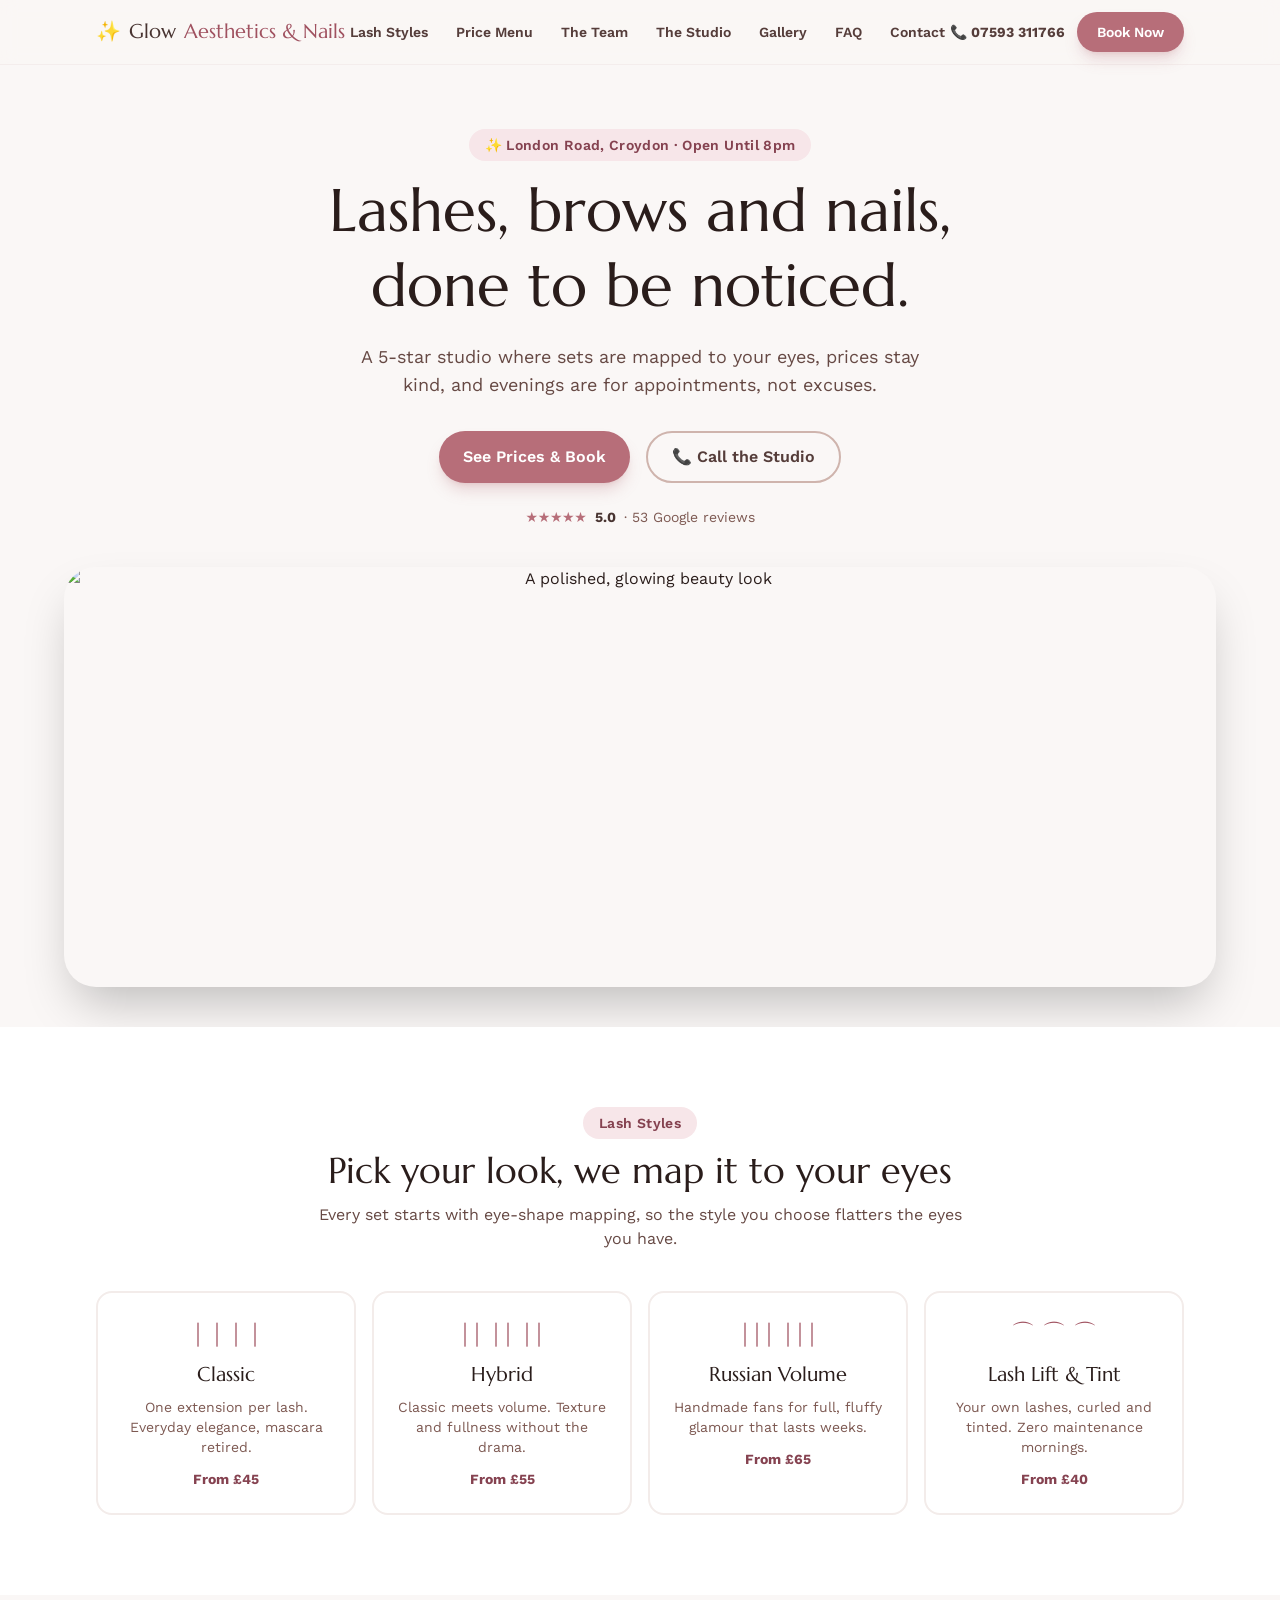
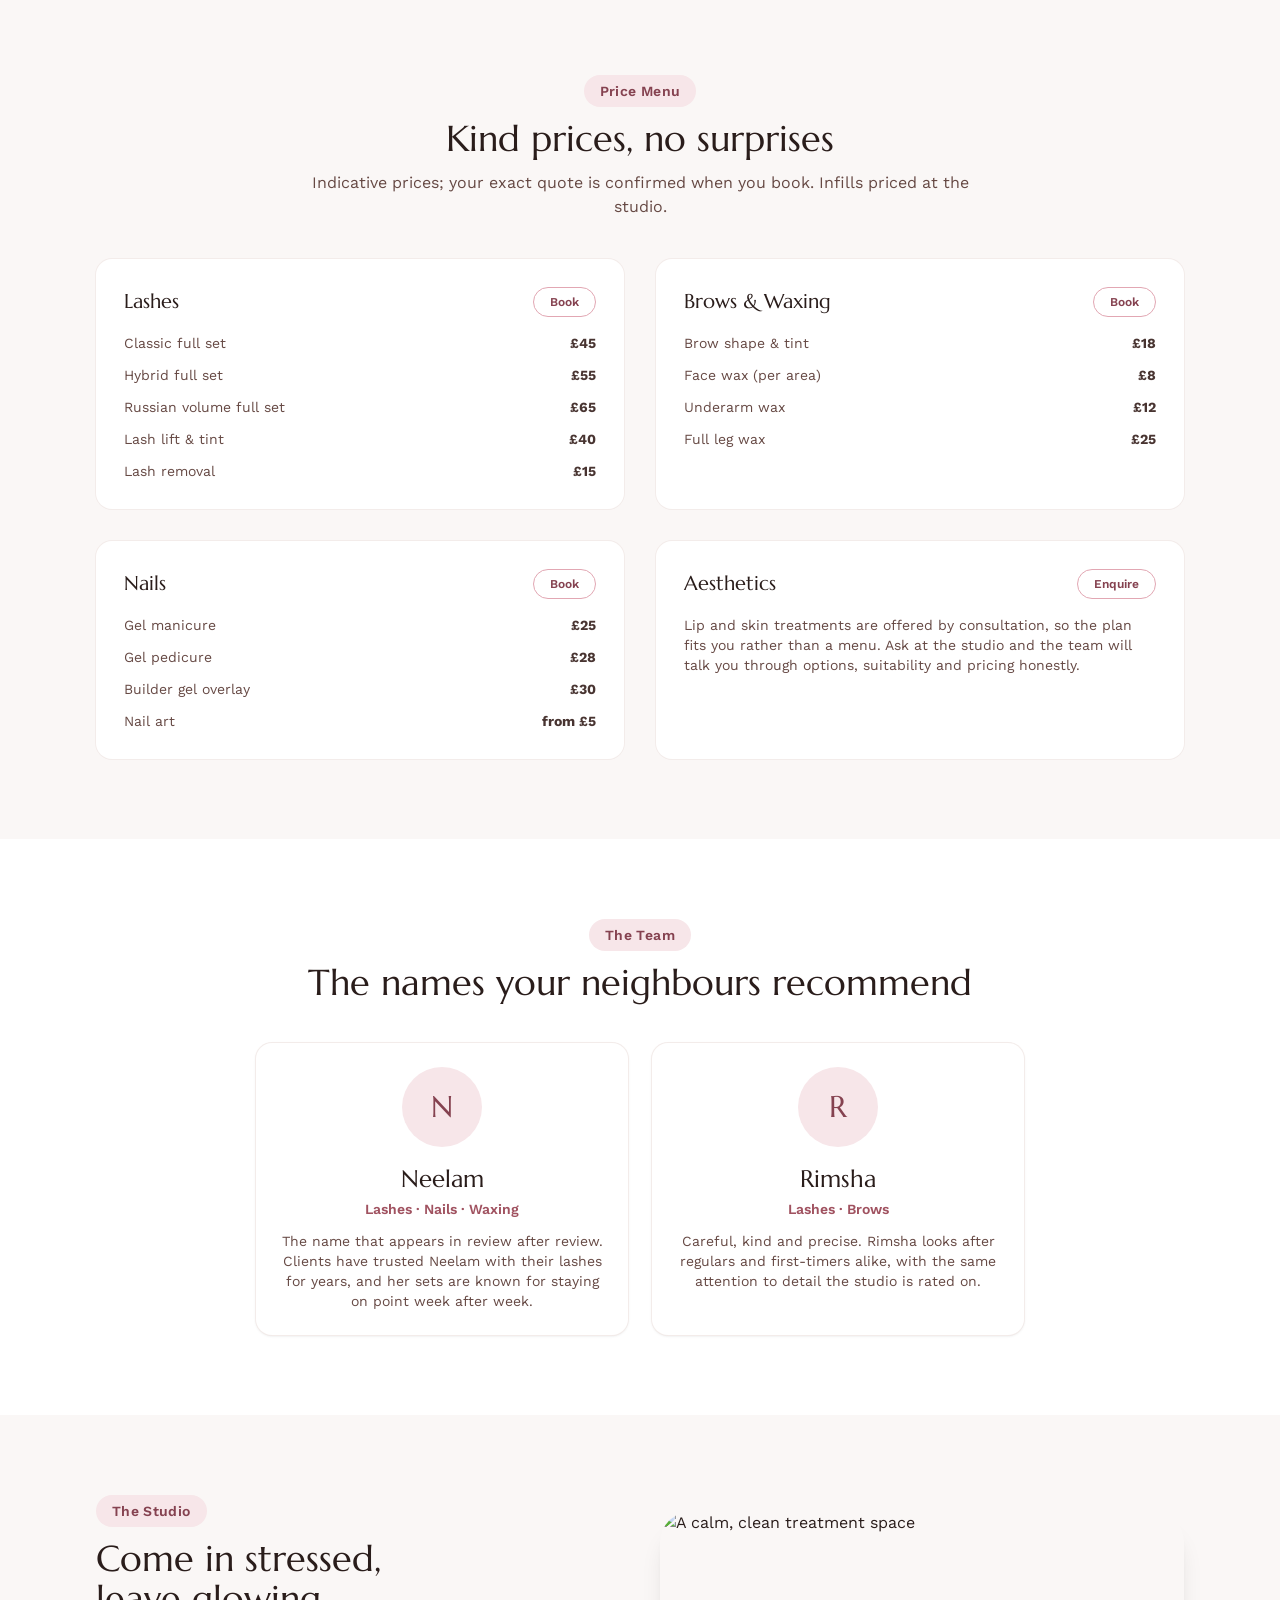
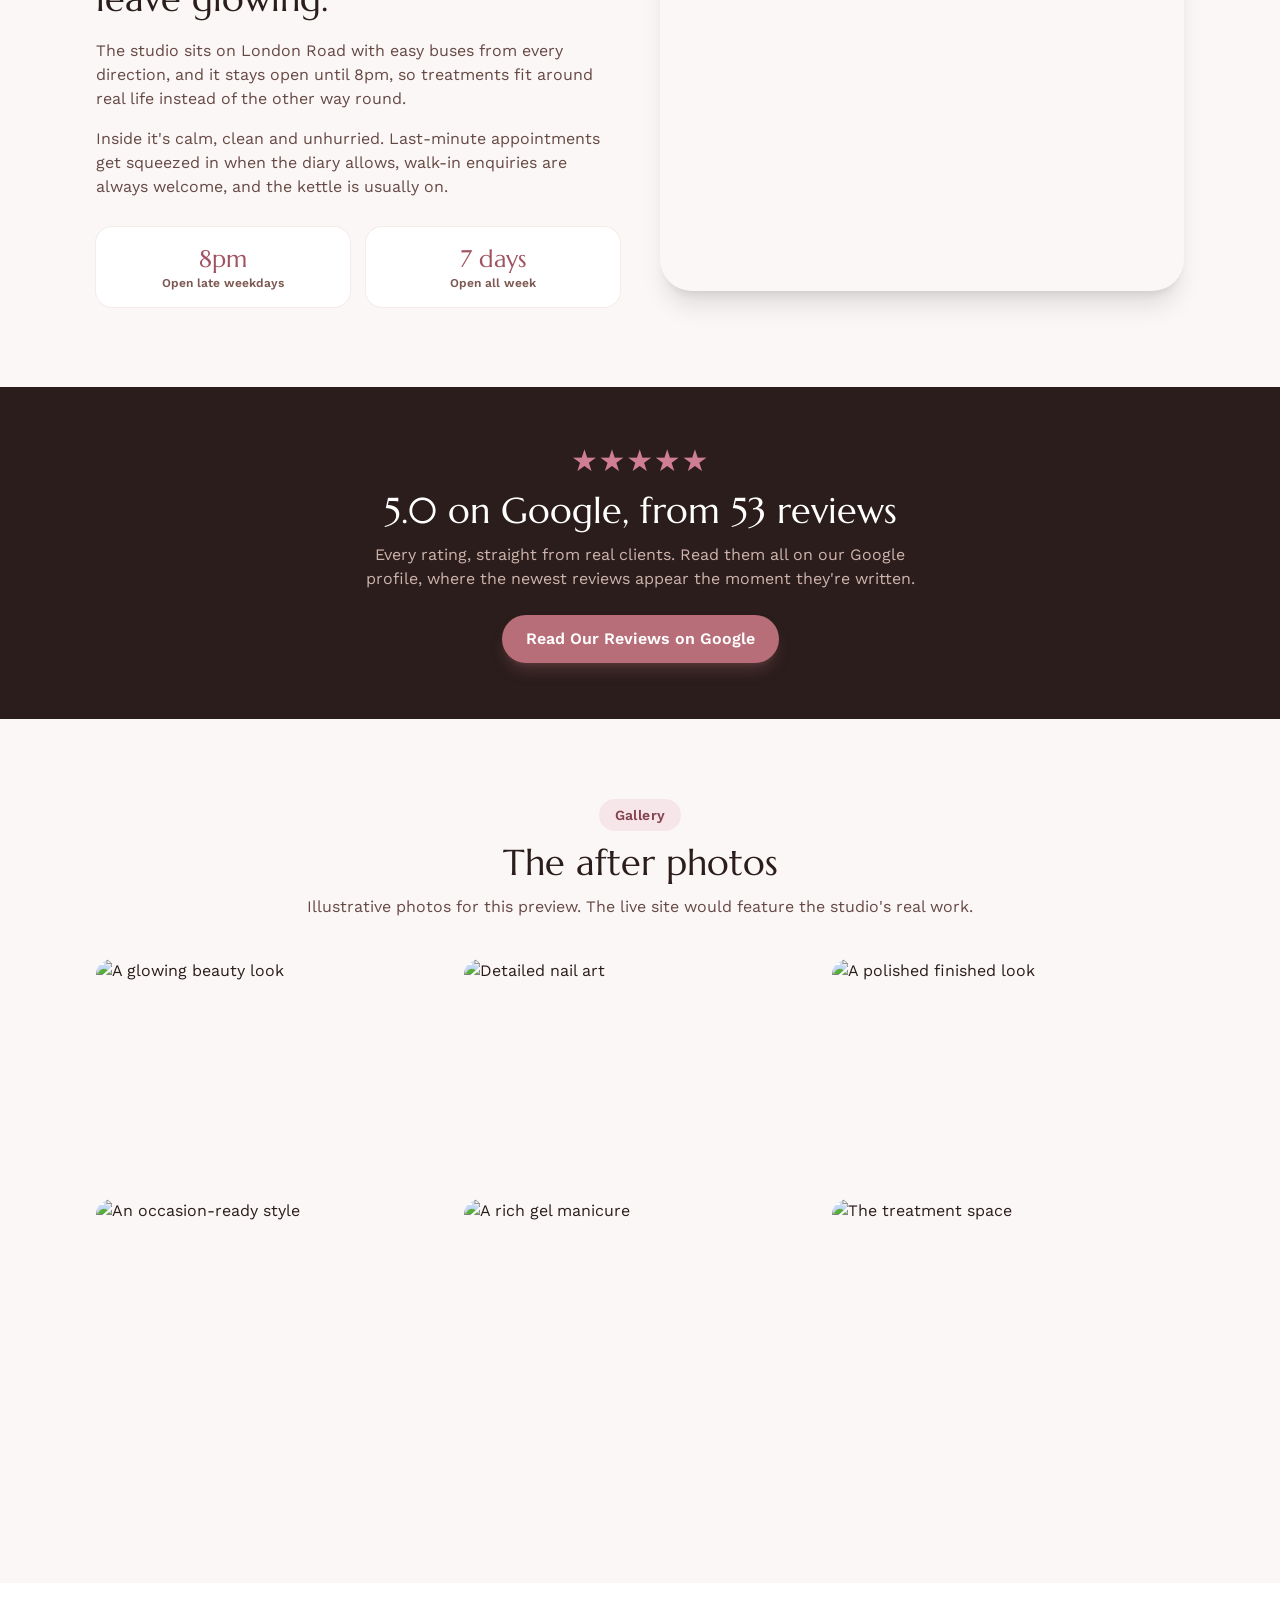
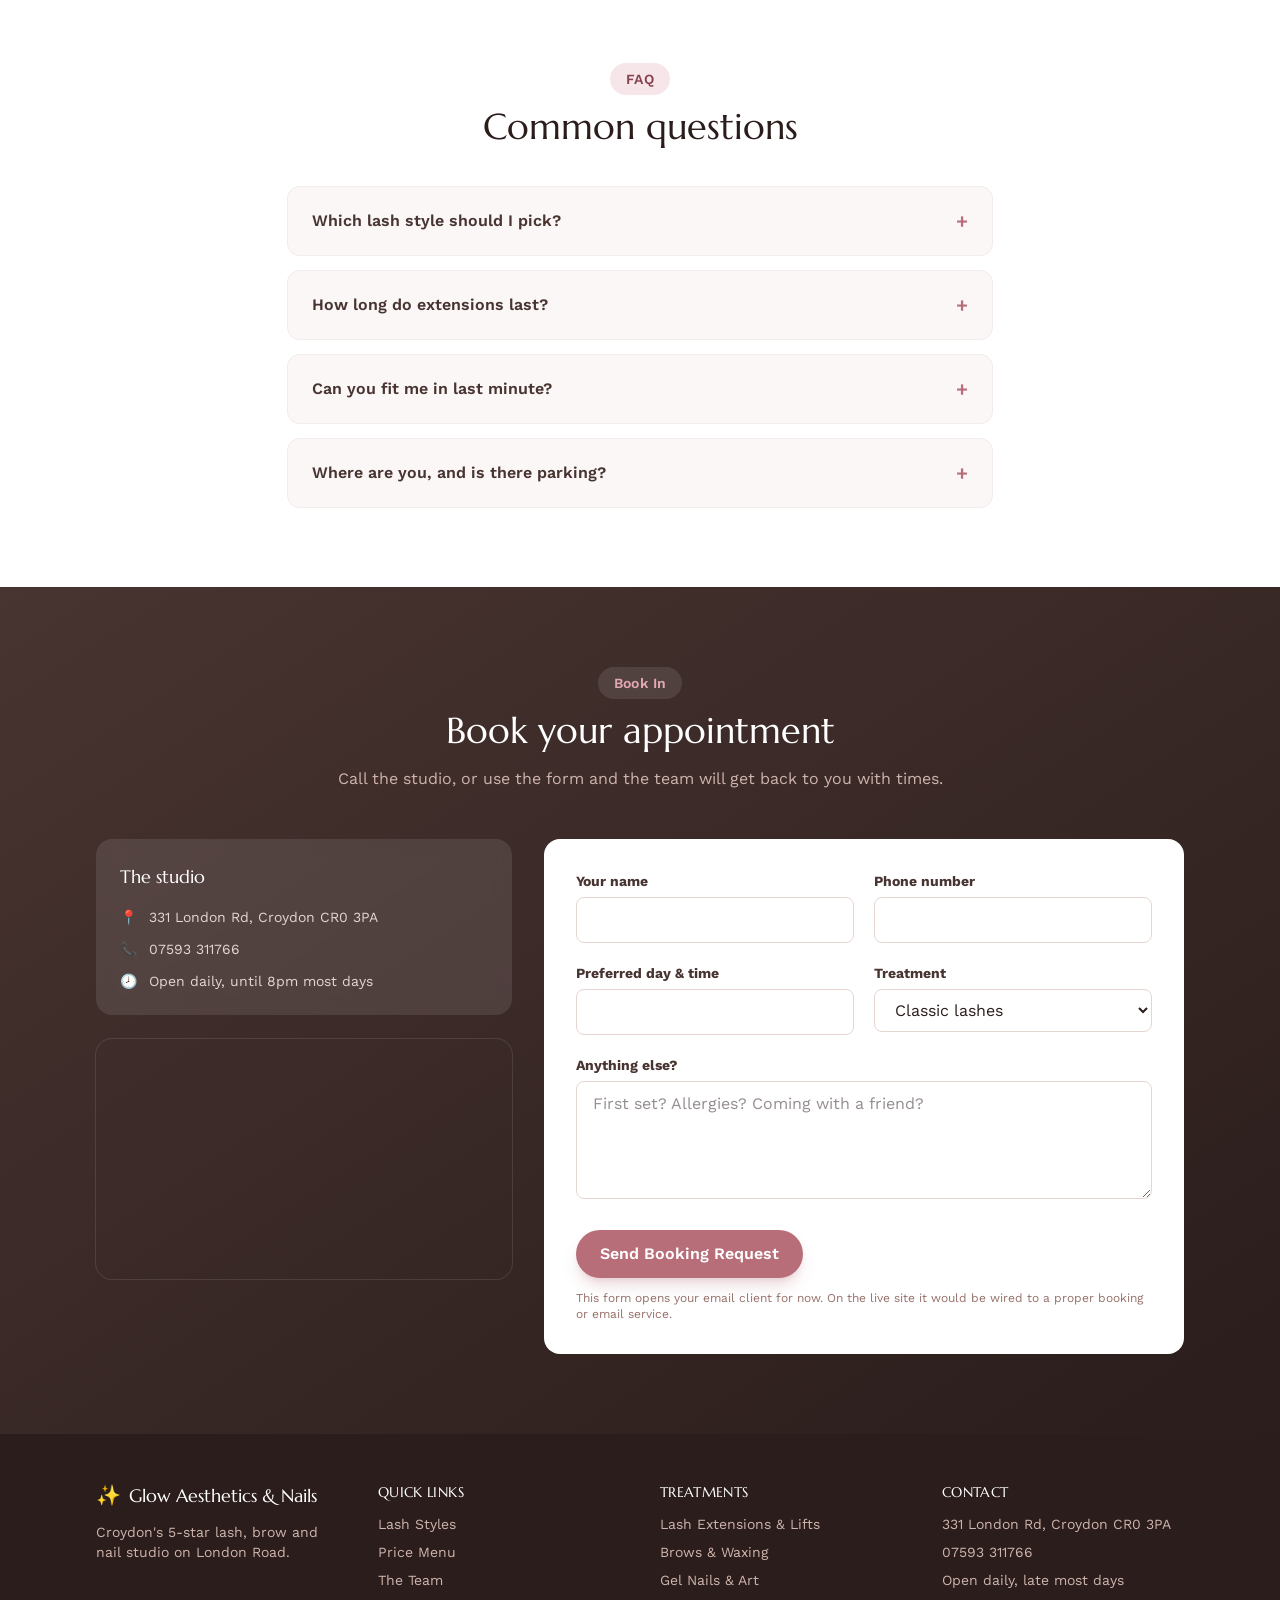
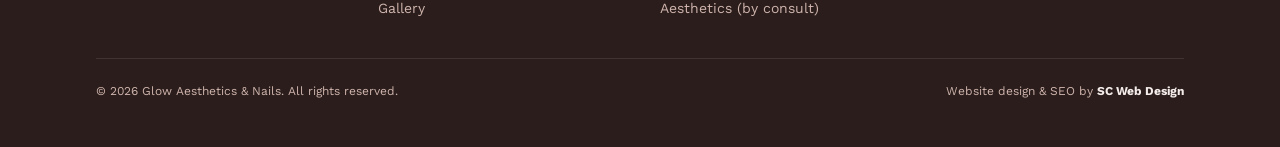
==== index.html @ d41daec5 "Glow Aesthetics & Nails spec site: production and preview" ====
<!DOCTYPE html>
<html lang="en-GB">
<head>
<meta charset="UTF-8">
<meta name="viewport" content="width=device-width, initial-scale=1.0, viewport-fit=cover">
<meta name="theme-color" content="#faf7f6">
<title>Glow Aesthetics & Nails | Lashes, Brows & Nails in Croydon | 5★</title>
<meta name="description" content="Glow Aesthetics & Nails is Croydon's 5-star lash and beauty studio on London Road. Lash extensions, lifts, brows, waxing and nails by Neelam and the team. Open until 8pm. Call 07593 311766.">
<link rel="canonical" href="https://www.glowaestheticscroydon.co.uk/">

<meta property="og:type" content="business.business">
<meta property="og:title" content="Glow Aesthetics & Nails | Lashes, Brows & Nails in Croydon">
<meta property="og:description" content="Croydon's 5-star lash and beauty studio. Lash extensions, lifts, brows, waxing and nails. Open until 8pm.">
<meta property="og:image" content="https://images.unsplash.com/photo-1487412947147-5cebf100ffc2?fm=jpg&q=80&w=1200&auto=format&fit=crop">
<meta property="og:url" content="https://www.glowaestheticscroydon.co.uk/">
<meta property="og:locale" content="en_GB">
<meta property="og:site_name" content="Glow Aesthetics & Nails">
<meta name="twitter:card" content="summary_large_image">

<meta name="robots" content="index, follow">
<meta name="geo.placename" content="Croydon">

<link rel="icon" href="data:image/svg+xml,%3Csvg xmlns='http://www.w3.org/2000/svg' viewBox='0 0 100 100'%3E%3Ctext y='.9em' font-size='90'%3E%E2%9C%A8%3C/text%3E%3C/svg%3E">

<link rel="preconnect" href="https://fonts.googleapis.com">
<link rel="preconnect" href="https://fonts.gstatic.com" crossorigin>
<link href="https://fonts.googleapis.com/css2?family=Marcellus&family=Work+Sans:wght@400;500;600;700&display=swap" rel="stylesheet">

<link rel="stylesheet" href="css/style.css">

<script type="application/ld+json">
{
  "@context": "https://schema.org",
  "@type": "BeautySalon",
  "name": "Glow Aesthetics & Nails",
  "description": "Lash, brow, waxing and nail studio on London Road, Croydon.",
  "image": "https://images.unsplash.com/photo-1487412947147-5cebf100ffc2?fm=jpg&q=80&w=1200&auto=format&fit=crop",
  "@id": "https://www.glowaestheticscroydon.co.uk/",
  "url": "https://www.glowaestheticscroydon.co.uk/",
  "telephone": "+447593311766",
  "priceRange": "££",
  "address": {
    "@type": "PostalAddress",
    "streetAddress": "331 London Rd",
    "addressLocality": "Croydon",
    "addressRegion": "Greater London",
    "postalCode": "CR0 3PA",
    "addressCountry": "GB"
  },
  "aggregateRating": {
    "@type": "AggregateRating",
    "ratingValue": "5.0",
    "reviewCount": "53"
  }
}
</script>
</head>
<body class="bg-brand-50 text-brand-950 antialiased">

<a href="#main" class="sr-only focus:not-sr-only focus:absolute focus:z-50 focus:m-3 focus:rounded-lg focus:bg-white focus:px-4 focus:py-2 focus:text-brand-700 focus:shadow-lg">Skip to content</a>

<header id="site-header" class="sticky top-0 z-40 border-b border-brand-100/80 bg-brand-50/90 backdrop-blur transition-shadow">
  <div class="mx-auto flex max-w-6xl items-center justify-between px-4 py-3 sm:px-6 lg:px-8">
    <a href="#main" class="flex items-center gap-2 font-display text-lg text-brand-900 sm:text-xl">
      <span aria-hidden="true" class="text-xl">✨</span>
      Glow <span class="text-accent-600">Aesthetics &amp; Nails</span>
    </a>

    <nav aria-label="Primary" class="hidden items-center gap-7 lg:flex">
      <a href="#styles" class="text-sm font-semibold text-brand-800 hover:text-accent-600">Lash Styles</a>
      <a href="#menu" class="text-sm font-semibold text-brand-800 hover:text-accent-600">Price Menu</a>
      <a href="#team" class="text-sm font-semibold text-brand-800 hover:text-accent-600">The Team</a>
      <a href="#studio" class="text-sm font-semibold text-brand-800 hover:text-accent-600">The Studio</a>
      <a href="#gallery" class="text-sm font-semibold text-brand-800 hover:text-accent-600">Gallery</a>
      <a href="#faq" class="text-sm font-semibold text-brand-800 hover:text-accent-600">FAQ</a>
      <a href="#contact" class="text-sm font-semibold text-brand-800 hover:text-accent-600">Contact</a>
    </nav>

    <div class="hidden items-center gap-3 lg:flex">
      <a href="tel:07593311766" class="text-sm font-bold text-brand-800">📞 07593 311766</a>
      <a href="#contact" class="btn-primary !px-5 !py-2.5 text-sm">Book Now</a>
    </div>

    <button id="menu-toggle" type="button" aria-controls="mobile-menu" aria-expanded="false" class="inline-flex items-center justify-center rounded-lg p-2 text-brand-900 lg:hidden" aria-label="Toggle navigation menu">
      <svg id="icon-open" xmlns="http://www.w3.org/2000/svg" class="h-7 w-7" fill="none" viewBox="0 0 24 24" stroke="currentColor" stroke-width="2"><path stroke-linecap="round" stroke-linejoin="round" d="M4 6h16M4 12h16M4 18h16" /></svg>
      <svg id="icon-close" xmlns="http://www.w3.org/2000/svg" class="hidden h-7 w-7" fill="none" viewBox="0 0 24 24" stroke="currentColor" stroke-width="2"><path stroke-linecap="round" stroke-linejoin="round" d="M6 18L18 6M6 6l12 12" /></svg>
    </button>
  </div>

  <div id="mobile-menu" class="hidden border-t border-brand-100 bg-brand-50 lg:hidden">
    <nav aria-label="Mobile" class="flex flex-col gap-1 px-4 py-3">
      <a href="#styles" class="rounded-lg px-3 py-2.5 text-brand-900 hover:bg-brand-100">Lash Styles</a>
      <a href="#menu" class="rounded-lg px-3 py-2.5 text-brand-900 hover:bg-brand-100">Price Menu</a>
      <a href="#team" class="rounded-lg px-3 py-2.5 text-brand-900 hover:bg-brand-100">The Team</a>
      <a href="#studio" class="rounded-lg px-3 py-2.5 text-brand-900 hover:bg-brand-100">The Studio</a>
      <a href="#gallery" class="rounded-lg px-3 py-2.5 text-brand-900 hover:bg-brand-100">Gallery</a>
      <a href="#faq" class="rounded-lg px-3 py-2.5 text-brand-900 hover:bg-brand-100">FAQ</a>
      <a href="#contact" class="rounded-lg px-3 py-2.5 text-brand-900 hover:bg-brand-100">Contact</a>
      <a href="tel:07593311766" class="mt-2 rounded-lg px-3 py-2.5 font-bold text-brand-800">📞 07593 311766</a>
      <a href="#contact" class="btn-primary mt-1 w-full">Book Now</a>
    </nav>
  </div>
</header>

<main id="main">

  <!-- Booking-first centred hero -->
  <section class="px-4 pt-12 pb-10 text-center sm:px-6 sm:pt-16 lg:px-8">
    <div class="mx-auto max-w-3xl">
      <p class="section-eyebrow">✨ London Road, Croydon · Open Until 8pm</p>
      <h1 class="font-display text-4xl leading-tight text-brand-950 sm:text-5xl lg:text-6xl">
        Lashes, brows and nails, done to be noticed.
      </h1>
      <p class="mx-auto mt-5 max-w-xl text-lg text-brand-700">
        A 5-star studio where sets are mapped to your eyes, prices stay kind, and evenings are for appointments, not excuses.
      </p>
      <div class="mt-8 flex flex-col justify-center gap-3 sm:flex-row sm:gap-4">
        <a href="#menu" class="btn-primary">See Prices &amp; Book</a>
        <a href="tel:07593311766" class="inline-flex items-center justify-center gap-2 rounded-full border-2 border-brand-300 px-6 py-3 font-semibold text-brand-800 transition hover:border-accent-500 hover:text-accent-600">📞 Call the Studio</a>
      </div>
      <div class="mt-6 flex items-center justify-center gap-2 text-sm">
        <span aria-hidden="true" class="tracking-tight text-accent-500">★★★★★</span>
        <span class="font-bold text-brand-900">5.0</span>
        <span class="text-brand-600">· 53 Google reviews</span>
      </div>
    </div>
    <div class="mx-auto mt-10 max-w-6xl overflow-hidden rounded-[2rem] shadow-2xl">
      <img src="https://images.unsplash.com/photo-1487412947147-5cebf100ffc2?fm=jpg&q=80&w=1800&auto=format&fit=crop" alt="A polished, glowing beauty look" class="h-64 w-full object-cover sm:h-80 lg:h-[420px]" loading="eager">
    </div>
  </section>

  <!-- Bespoke lash styles strip (no photos; styled tiles) -->
  <section id="styles" class="bg-white py-16 sm:py-20">
    <div class="mx-auto max-w-6xl px-4 sm:px-6 lg:px-8">
      <div class="mx-auto max-w-2xl text-center">
        <p class="section-eyebrow">Lash Styles</p>
        <h2 class="font-display text-3xl text-brand-950 sm:text-4xl">Pick your look, we map it to your eyes</h2>
        <p class="mt-3 text-brand-700">Every set starts with eye-shape mapping, so the style you choose flatters the eyes you have.</p>
      </div>
      <div class="mt-10 grid gap-4 sm:grid-cols-2 lg:grid-cols-4">
        <div class="rounded-2xl border-2 border-brand-100 p-6 text-center transition hover:border-accent-300 hover:shadow-lg">
          <div class="font-display text-2xl text-accent-600">| | | |</div>
          <h3 class="mt-3 font-display text-xl text-brand-950">Classic</h3>
          <p class="mt-2 text-sm text-brand-600">One extension per lash. Everyday elegance, mascara retired.</p>
          <p class="mt-3 text-sm font-bold text-accent-700">From £45</p>
        </div>
        <div class="rounded-2xl border-2 border-brand-100 p-6 text-center transition hover:border-accent-300 hover:shadow-lg">
          <div class="font-display text-2xl text-accent-600">|| || ||</div>
          <h3 class="mt-3 font-display text-xl text-brand-950">Hybrid</h3>
          <p class="mt-2 text-sm text-brand-600">Classic meets volume. Texture and fullness without the drama.</p>
          <p class="mt-3 text-sm font-bold text-accent-700">From £55</p>
        </div>
        <div class="rounded-2xl border-2 border-brand-100 p-6 text-center transition hover:border-accent-300 hover:shadow-lg">
          <div class="font-display text-2xl text-accent-600">||| |||</div>
          <h3 class="mt-3 font-display text-xl text-brand-950">Russian Volume</h3>
          <p class="mt-2 text-sm text-brand-600">Handmade fans for full, fluffy glamour that lasts weeks.</p>
          <p class="mt-3 text-sm font-bold text-accent-700">From £65</p>
        </div>
        <div class="rounded-2xl border-2 border-brand-100 p-6 text-center transition hover:border-accent-300 hover:shadow-lg">
          <div class="font-display text-2xl text-accent-600">⌒ ⌒ ⌒</div>
          <h3 class="mt-3 font-display text-xl text-brand-950">Lash Lift &amp; Tint</h3>
          <p class="mt-2 text-sm text-brand-600">Your own lashes, curled and tinted. Zero maintenance mornings.</p>
          <p class="mt-3 text-sm font-bold text-accent-700">From £40</p>
        </div>
      </div>
    </div>
  </section>

  <!-- Price menu -->
  <section id="menu" class="py-16 sm:py-20">
    <div class="mx-auto max-w-6xl px-4 sm:px-6 lg:px-8">
      <div class="mx-auto max-w-2xl text-center">
        <p class="section-eyebrow">Price Menu</p>
        <h2 class="font-display text-3xl text-brand-950 sm:text-4xl">Kind prices, no surprises</h2>
        <p class="mt-3 text-brand-700">Indicative prices; your exact quote is confirmed when you book. Infills priced at the studio.</p>
      </div>
      <div class="mt-10 grid gap-8 md:grid-cols-2">
        <div class="rounded-2xl bg-white p-7 ring-1 ring-brand-100">
          <div class="flex items-center justify-between">
            <h3 class="font-display text-xl text-brand-950">Lashes</h3>
            <a href="#contact" class="btn-menu">Book</a>
          </div>
          <dl class="mt-4 space-y-3 text-sm">
            <div class="flex items-baseline justify-between gap-3"><dt class="text-brand-700">Classic full set</dt><dd class="font-bold text-brand-900">£45</dd></div>
            <div class="flex items-baseline justify-between gap-3"><dt class="text-brand-700">Hybrid full set</dt><dd class="font-bold text-brand-900">£55</dd></div>
            <div class="flex items-baseline justify-between gap-3"><dt class="text-brand-700">Russian volume full set</dt><dd class="font-bold text-brand-900">£65</dd></div>
            <div class="flex items-baseline justify-between gap-3"><dt class="text-brand-700">Lash lift &amp; tint</dt><dd class="font-bold text-brand-900">£40</dd></div>
            <div class="flex items-baseline justify-between gap-3"><dt class="text-brand-700">Lash removal</dt><dd class="font-bold text-brand-900">£15</dd></div>
          </dl>
        </div>
        <div class="rounded-2xl bg-white p-7 ring-1 ring-brand-100">
          <div class="flex items-center justify-between">
            <h3 class="font-display text-xl text-brand-950">Brows &amp; Waxing</h3>
            <a href="#contact" class="btn-menu">Book</a>
          </div>
          <dl class="mt-4 space-y-3 text-sm">
            <div class="flex items-baseline justify-between gap-3"><dt class="text-brand-700">Brow shape &amp; tint</dt><dd class="font-bold text-brand-900">£18</dd></div>
            <div class="flex items-baseline justify-between gap-3"><dt class="text-brand-700">Face wax (per area)</dt><dd class="font-bold text-brand-900">£8</dd></div>
            <div class="flex items-baseline justify-between gap-3"><dt class="text-brand-700">Underarm wax</dt><dd class="font-bold text-brand-900">£12</dd></div>
            <div class="flex items-baseline justify-between gap-3"><dt class="text-brand-700">Full leg wax</dt><dd class="font-bold text-brand-900">£25</dd></div>
          </dl>
        </div>
        <div class="rounded-2xl bg-white p-7 ring-1 ring-brand-100">
          <div class="flex items-center justify-between">
            <h3 class="font-display text-xl text-brand-950">Nails</h3>
            <a href="#contact" class="btn-menu">Book</a>
          </div>
          <dl class="mt-4 space-y-3 text-sm">
            <div class="flex items-baseline justify-between gap-3"><dt class="text-brand-700">Gel manicure</dt><dd class="font-bold text-brand-900">£25</dd></div>
            <div class="flex items-baseline justify-between gap-3"><dt class="text-brand-700">Gel pedicure</dt><dd class="font-bold text-brand-900">£28</dd></div>
            <div class="flex items-baseline justify-between gap-3"><dt class="text-brand-700">Builder gel overlay</dt><dd class="font-bold text-brand-900">£30</dd></div>
            <div class="flex items-baseline justify-between gap-3"><dt class="text-brand-700">Nail art</dt><dd class="font-bold text-brand-900">from £5</dd></div>
          </dl>
        </div>
        <div class="rounded-2xl bg-white p-7 ring-1 ring-brand-100">
          <div class="flex items-center justify-between">
            <h3 class="font-display text-xl text-brand-950">Aesthetics</h3>
            <a href="#contact" class="btn-menu">Enquire</a>
          </div>
          <p class="mt-4 text-sm text-brand-700">Lip and skin treatments are offered by consultation, so the plan fits you rather than a menu. Ask at the studio and the team will talk you through options, suitability and pricing honestly.</p>
        </div>
      </div>
    </div>
  </section>

  <!-- Team profiles -->
  <section id="team" class="bg-white py-16 sm:py-20">
    <div class="mx-auto max-w-6xl px-4 sm:px-6 lg:px-8">
      <div class="mx-auto max-w-2xl text-center">
        <p class="section-eyebrow">The Team</p>
        <h2 class="font-display text-3xl text-brand-950 sm:text-4xl">The names your neighbours recommend</h2>
      </div>
      <div class="mx-auto mt-10 grid max-w-3xl gap-6 sm:grid-cols-2">
        <div class="card text-center">
          <div class="mx-auto flex h-20 w-20 items-center justify-center rounded-full bg-accent-100 font-display text-3xl text-accent-700">N</div>
          <h3 class="mt-4 font-display text-2xl text-brand-950">Neelam</h3>
          <p class="mt-1 text-sm font-semibold text-accent-600">Lashes · Nails · Waxing</p>
          <p class="mt-3 text-sm text-brand-700">The name that appears in review after review. Clients have trusted Neelam with their lashes for years, and her sets are known for staying on point week after week.</p>
        </div>
        <div class="card text-center">
          <div class="mx-auto flex h-20 w-20 items-center justify-center rounded-full bg-accent-100 font-display text-3xl text-accent-700">R</div>
          <h3 class="mt-4 font-display text-2xl text-brand-950">Rimsha</h3>
          <p class="mt-1 text-sm font-semibold text-accent-600">Lashes · Brows</p>
          <p class="mt-3 text-sm text-brand-700">Careful, kind and precise. Rimsha looks after regulars and first-timers alike, with the same attention to detail the studio is rated on.</p>
        </div>
      </div>
    </div>
  </section>

  <!-- Studio -->
  <section id="studio" class="py-16 sm:py-20">
    <div class="mx-auto grid max-w-6xl gap-10 px-4 sm:px-6 lg:grid-cols-2 lg:items-center lg:px-8">
      <div>
        <p class="section-eyebrow">The Studio</p>
        <h2 class="font-display text-3xl text-brand-950 sm:text-4xl">Come in stressed, leave glowing.</h2>
        <p class="mt-5 text-brand-700">
          The studio sits on London Road with easy buses from every direction, and it stays open until 8pm, so treatments fit around real life instead of the other way round.
        </p>
        <p class="mt-4 text-brand-700">
          Inside it's calm, clean and unhurried. Last-minute appointments get squeezed in when the diary allows, walk-in enquiries are always welcome, and the kettle is usually on.
        </p>
        <div class="mt-7 grid grid-cols-2 gap-4 text-center">
          <div class="rounded-2xl bg-white p-4 ring-1 ring-brand-100">
            <p class="font-display text-2xl text-accent-600">8pm</p>
            <p class="text-xs font-semibold text-brand-600">Open late weekdays</p>
          </div>
          <div class="rounded-2xl bg-white p-4 ring-1 ring-brand-100">
            <p class="font-display text-2xl text-accent-600">7 days</p>
            <p class="text-xs font-semibold text-brand-600">Open all week</p>
          </div>
        </div>
      </div>
      <div class="overflow-hidden rounded-[2rem] shadow-xl">
        <img src="https://images.unsplash.com/photo-1633681926022-84c23e8cb2d6?fm=jpg&q=80&w=1200&auto=format&fit=crop" alt="A calm, clean treatment space" class="h-[380px] w-full object-cover" loading="lazy">
      </div>
    </div>
  </section>

  <!-- Rated on Google band (live reviews wired via Business Profile API on the live site) -->
  <section class="bg-brand-950 py-14">
    <div class="mx-auto max-w-4xl px-4 text-center sm:px-6">
      <p aria-hidden="true" class="text-3xl tracking-wide text-accent-400">★★★★★</p>
      <p class="mt-3 font-display text-3xl text-white sm:text-4xl">5.0 on Google, from 53 reviews</p>
      <p class="mx-auto mt-3 max-w-xl text-brand-300">Every rating, straight from real clients. Read them all on our Google profile, where the newest reviews appear the moment they're written.</p>
      <a href="https://www.google.com/maps/search/Glow+Aesthetics+%26+Nails+331+London+Rd+Croydon" target="_blank" rel="noopener" class="btn-primary mt-6">Read Our Reviews on Google</a>
    </div>
  </section>

  <!-- Gallery -->
  <section id="gallery" class="py-16 sm:py-20">
    <div class="mx-auto max-w-6xl px-4 sm:px-6 lg:px-8">
      <div class="mx-auto max-w-2xl text-center">
        <p class="section-eyebrow">Gallery</p>
        <h2 class="font-display text-3xl text-brand-950 sm:text-4xl">The after photos</h2>
        <p class="mt-3 text-brand-700">Illustrative photos for this preview. The live site would feature the studio's real work.</p>
      </div>
      <div class="mt-10 columns-2 gap-4 sm:columns-3 [&>img]:mb-4 [&>img]:w-full [&>img]:rounded-2xl">
        <img src="https://images.unsplash.com/photo-1487412947147-5cebf100ffc2?fm=jpg&q=75&w=500&auto=format&fit=crop" alt="A glowing beauty look" class="h-56 object-cover" loading="lazy">
        <img src="https://images.unsplash.com/photo-1522337660859-02fbefca4702?fm=jpg&q=75&w=500&auto=format&fit=crop" alt="An occasion-ready style" class="h-72 object-cover" loading="lazy">
        <img src="https://images.unsplash.com/photo-1610992015732-2449b76344bc?fm=jpg&q=75&w=500&auto=format&fit=crop" alt="Detailed nail art" class="h-56 object-cover" loading="lazy">
        <img src="https://images.unsplash.com/photo-1604654894610-df63bc536371?fm=jpg&q=75&w=500&auto=format&fit=crop" alt="A rich gel manicure" class="h-72 object-cover" loading="lazy">
        <img src="https://images.unsplash.com/photo-1492106087820-71f1a00d2b11?fm=jpg&q=75&w=500&auto=format&fit=crop" alt="A polished finished look" class="h-56 object-cover" loading="lazy">
        <img src="https://images.unsplash.com/photo-1633681926022-84c23e8cb2d6?fm=jpg&q=75&w=500&auto=format&fit=crop" alt="The treatment space" class="h-72 object-cover" loading="lazy">
      </div>
    </div>
  </section>

  <!-- FAQ -->
  <section id="faq" class="bg-white py-16 sm:py-20">
    <div class="mx-auto max-w-3xl px-4 sm:px-6 lg:px-8">
      <div class="text-center">
        <p class="section-eyebrow">FAQ</p>
        <h2 class="font-display text-3xl text-brand-950 sm:text-4xl">Common questions</h2>
      </div>
      <div class="mt-10 space-y-4" id="faq-list">
        <div class="faq-item overflow-hidden rounded-xl bg-brand-50 ring-1 ring-brand-100">
          <button type="button" class="faq-trigger flex w-full items-center justify-between gap-4 px-6 py-5 text-left font-semibold text-brand-900" aria-expanded="false">
            Which lash style should I pick?
            <span class="faq-icon shrink-0 text-xl text-accent-500">+</span>
          </button>
          <div class="faq-panel hidden px-6 pb-5 text-brand-700">Come with an idea or come with nothing: every set starts with eye-shape mapping and honest advice. Classic for everyday, hybrid for texture, volume for glamour, and a lift if you'd rather enhance what you've got.</div>
        </div>
        <div class="faq-item overflow-hidden rounded-xl bg-brand-50 ring-1 ring-brand-100">
          <button type="button" class="faq-trigger flex w-full items-center justify-between gap-4 px-6 py-5 text-left font-semibold text-brand-900" aria-expanded="false">
            How long do extensions last?
            <span class="faq-icon shrink-0 text-xl text-accent-500">+</span>
          </button>
          <div class="faq-panel hidden px-6 pb-5 text-brand-700">Two to three weeks before an infill keeps them full, and clients regularly say their sets still look beautiful three to four weeks in. Aftercare advice comes with every appointment.</div>
        </div>
        <div class="faq-item overflow-hidden rounded-xl bg-brand-50 ring-1 ring-brand-100">
          <button type="button" class="faq-trigger flex w-full items-center justify-between gap-4 px-6 py-5 text-left font-semibold text-brand-900" aria-expanded="false">
            Can you fit me in last minute?
            <span class="faq-icon shrink-0 text-xl text-accent-500">+</span>
          </button>
          <div class="faq-panel hidden px-6 pb-5 text-brand-700">When the diary allows, happily: reviewers mention exactly that. Ring the studio and we'll tell you straight what's possible today.</div>
        </div>
        <div class="faq-item overflow-hidden rounded-xl bg-brand-50 ring-1 ring-brand-100">
          <button type="button" class="faq-trigger flex w-full items-center justify-between gap-4 px-6 py-5 text-left font-semibold text-brand-900" aria-expanded="false">
            Where are you, and is there parking?
            <span class="faq-icon shrink-0 text-xl text-accent-500">+</span>
          </button>
          <div class="faq-panel hidden px-6 pb-5 text-brand-700">331 London Road, Croydon CR0 3PA, on main bus routes with street parking nearby. The map at the bottom of this page takes you straight there.</div>
        </div>
      </div>
    </div>
  </section>

  <!-- Contact -->
  <section id="contact" class="bg-gradient-to-br from-brand-900 to-brand-950 py-16 sm:py-20">
    <div class="mx-auto max-w-6xl px-4 sm:px-6 lg:px-8">
      <div class="mx-auto max-w-2xl text-center">
        <p class="section-eyebrow !bg-white/10 !text-accent-300">Book In</p>
        <h2 class="font-display text-3xl text-white sm:text-4xl">Book your appointment</h2>
        <p class="mt-4 text-brand-300">Call the studio, or use the form and the team will get back to you with times.</p>
      </div>

      <div class="mt-12 grid gap-8 lg:grid-cols-5">
        <div class="lg:col-span-2 space-y-6">
          <div class="rounded-2xl bg-white/10 p-6 backdrop-blur">
            <h3 class="font-display text-lg text-white">The studio</h3>
            <ul class="mt-4 space-y-3 text-sm text-brand-200">
              <li class="flex gap-3"><span aria-hidden="true">📍</span><span>331 London Rd, Croydon CR0 3PA</span></li>
              <li class="flex gap-3"><span aria-hidden="true">📞</span><a href="tel:07593311766" class="hover:text-white">07593 311766</a></li>
              <li class="flex gap-3"><span aria-hidden="true">🕗</span><span>Open daily, until 8pm most days</span></li>
            </ul>
          </div>
          <div class="overflow-hidden rounded-2xl ring-1 ring-white/10">
            <iframe
              title="Map showing Glow Aesthetics & Nails on London Road, Croydon"
              src="https://www.google.com/maps?q=331+London+Rd,+Croydon,+CR0+3PA&output=embed"
              width="100%" height="240" style="border:0" loading="lazy" referrerpolicy="no-referrer-when-downgrade"></iframe>
          </div>
        </div>

        <form class="lg:col-span-3 rounded-2xl bg-white p-6 sm:p-8" action="mailto:hello@glowaestheticscroydon.co.uk" method="post" enctype="text/plain">
          <div class="grid gap-5 sm:grid-cols-2">
            <div>
              <label for="name" class="block text-sm font-bold text-brand-900">Your name</label>
              <input type="text" id="name" name="name" required class="mt-1.5 w-full rounded-lg border border-brand-200 px-4 py-2.5 text-brand-950 focus:border-accent-500 focus:outline-none focus:ring-2 focus:ring-accent-200">
            </div>
            <div>
              <label for="phone" class="block text-sm font-bold text-brand-900">Phone number</label>
              <input type="tel" id="phone" name="phone" required class="mt-1.5 w-full rounded-lg border border-brand-200 px-4 py-2.5 text-brand-950 focus:border-accent-500 focus:outline-none focus:ring-2 focus:ring-accent-200">
            </div>
            <div>
              <label for="detail" class="block text-sm font-bold text-brand-900">Preferred day &amp; time</label>
              <input type="text" id="detail" name="detail" class="mt-1.5 w-full rounded-lg border border-brand-200 px-4 py-2.5 text-brand-950 focus:border-accent-500 focus:outline-none focus:ring-2 focus:ring-accent-200">
            </div>
            <div>
              <label for="service" class="block text-sm font-bold text-brand-900">Treatment</label>
              <select id="service" name="service" class="mt-1.5 w-full rounded-lg border border-brand-200 px-4 py-2.5 text-brand-950 focus:border-accent-500 focus:outline-none focus:ring-2 focus:ring-accent-200">
                <option>Classic lashes</option>
                <option>Hybrid lashes</option>
                <option>Russian volume</option>
                <option>Lash lift &amp; tint</option>
                <option>Brows / waxing</option>
                <option>Nails</option>
                <option>Not sure, advise me</option>
              </select>
            </div>
            <div class="sm:col-span-2">
              <label for="message" class="block text-sm font-bold text-brand-900">Anything else?</label>
              <textarea id="message" name="message" rows="4" class="mt-1.5 w-full rounded-lg border border-brand-200 px-4 py-2.5 text-brand-950 focus:border-accent-500 focus:outline-none focus:ring-2 focus:ring-accent-200" placeholder="First set? Allergies? Coming with a friend?"></textarea>
            </div>
          </div>
          <button type="submit" class="btn-primary mt-6 w-full sm:w-auto">Send Booking Request</button>
          <p class="mt-3 text-xs text-brand-500">This form opens your email client for now. On the live site it would be wired to a proper booking or email service.</p>
        </form>
      </div>
    </div>
  </section>

</main>

<footer class="bg-brand-950 pt-12 pb-28 text-brand-300 lg:pb-12">
  <div class="mx-auto max-w-6xl px-4 sm:px-6 lg:px-8">
    <div class="grid gap-10 sm:grid-cols-2 lg:grid-cols-4">
      <div>
        <a href="#main" class="flex items-center gap-2 font-display text-lg text-white">
          <span aria-hidden="true" class="text-xl">✨</span> Glow Aesthetics &amp; Nails
        </a>
        <p class="mt-3 text-sm">Croydon's 5-star lash, brow and nail studio on London Road.</p>
      </div>
      <div>
        <h3 class="font-display text-sm uppercase tracking-wide text-white">Quick Links</h3>
        <ul class="mt-3 space-y-2 text-sm">
          <li><a href="#styles" class="hover:text-white">Lash Styles</a></li>
          <li><a href="#menu" class="hover:text-white">Price Menu</a></li>
          <li><a href="#team" class="hover:text-white">The Team</a></li>
          <li><a href="#gallery" class="hover:text-white">Gallery</a></li>
        </ul>
      </div>
      <div>
        <h3 class="font-display text-sm uppercase tracking-wide text-white">Treatments</h3>
        <ul class="mt-3 space-y-2 text-sm">
          <li>Lash Extensions &amp; Lifts</li>
          <li>Brows &amp; Waxing</li>
          <li>Gel Nails &amp; Art</li>
          <li>Aesthetics (by consult)</li>
        </ul>
      </div>
      <div>
        <h3 class="font-display text-sm uppercase tracking-wide text-white">Contact</h3>
        <ul class="mt-3 space-y-2 text-sm">
          <li>331 London Rd, Croydon CR0 3PA</li>
          <li><a href="tel:07593311766" class="hover:text-white">07593 311766</a></li>
          <li>Open daily, late most days</li>
        </ul>
      </div>
    </div>
    <div class="mt-10 flex flex-col items-center justify-between gap-4 border-t border-white/10 pt-6 text-xs sm:flex-row">
      <p>© <span id="year"></span> Glow Aesthetics &amp; Nails. All rights reserved.</p>
      <p>Website design &amp; SEO by <span class="font-bold text-brand-100">SC Web Design</span></p>
    </div>
  </div>
</footer>

<div id="mobile-cta" class="fixed inset-x-0 bottom-0 z-50 translate-y-full transition-transform duration-300 lg:hidden">
  <div class="mx-3 mb-[calc(0.75rem+env(safe-area-inset-bottom))] flex gap-2 rounded-2xl border border-brand-100 bg-white/95 p-2 shadow-2xl shadow-brand-950/25 backdrop-blur">
    <a href="tel:07593311766" class="flex flex-1 items-center justify-center gap-2 rounded-xl border-2 border-brand-200 px-4 py-3 text-sm font-bold text-brand-900 transition active:scale-[0.98]">📞 Call</a>
    <a href="#contact" class="flex flex-1 items-center justify-center gap-2 rounded-xl bg-accent-500 px-4 py-3 text-sm font-bold text-white shadow-lg shadow-accent-500/30 transition active:scale-[0.98]">Book Now</a>
  </div>
</div>

<script src="js/main.js"></script>
</body>
</html>
---- css/style.css ----
/*! tailwindcss v4.3.3 | MIT License | https://tailwindcss.com */
@layer properties{@supports (((-webkit-hyphens:none)) and (not (margin-trim:inline))) or ((-moz-orient:inline) and (not (color:rgb(from red r g b)))){*,:before,:after,::backdrop{--tw-translate-x:0;--tw-translate-y:0;--tw-translate-z:0;--tw-space-y-reverse:0;--tw-border-style:solid;--tw-gradient-position:initial;--tw-gradient-from:#0000;--tw-gradient-via:#0000;--tw-gradient-to:#0000;--tw-gradient-stops:initial;--tw-gradient-via-stops:initial;--tw-gradient-from-position:0%;--tw-gradient-via-position:50%;--tw-gradient-to-position:100%;--tw-leading:initial;--tw-font-weight:initial;--tw-tracking:initial;--tw-shadow:0 0 #0000;--tw-shadow-color:initial;--tw-shadow-alpha:100%;--tw-inset-shadow:0 0 #0000;--tw-inset-shadow-color:initial;--tw-inset-shadow-alpha:100%;--tw-ring-color:initial;--tw-ring-shadow:0 0 #0000;--tw-inset-ring-color:initial;--tw-inset-ring-shadow:0 0 #0000;--tw-ring-inset:initial;--tw-ring-offset-width:0px;--tw-ring-offset-color:#fff;--tw-ring-offset-shadow:0 0 #0000;--tw-backdrop-blur:initial;--tw-backdrop-brightness:initial;--tw-backdrop-contrast:initial;--tw-backdrop-grayscale:initial;--tw-backdrop-hue-rotate:initial;--tw-backdrop-invert:initial;--tw-backdrop-opacity:initial;--tw-backdrop-saturate:initial;--tw-backdrop-sepia:initial;--tw-duration:initial;--tw-outline-style:solid}}}@layer theme{:root,:host{--font-sans:"Work Sans", ui-sans-serif, system-ui, sans-serif;--font-mono:ui-monospace, SFMono-Regular, Menlo, Monaco, Consolas, "Liberation Mono", "Courier New", monospace;--color-white:#fff;--spacing:.25rem;--container-xl:36rem;--container-2xl:42rem;--container-3xl:48rem;--container-4xl:56rem;--container-6xl:72rem;--text-xs:.75rem;--text-xs--line-height:calc(1 / .75);--text-sm:.875rem;--text-sm--line-height:calc(1.25 / .875);--text-lg:1.125rem;--text-lg--line-height:calc(1.75 / 1.125);--text-xl:1.25rem;--text-xl--line-height:calc(1.75 / 1.25);--text-2xl:1.5rem;--text-2xl--line-height:calc(2 / 1.5);--text-3xl:1.875rem;--text-3xl--line-height:calc(2.25 / 1.875);--text-4xl:2.25rem;--text-4xl--line-height:calc(2.5 / 2.25);--text-5xl:3rem;--text-5xl--line-height:1;--text-6xl:3.75rem;--text-6xl--line-height:1;--font-weight-semibold:600;--font-weight-bold:700;--tracking-tight:-.025em;--tracking-wide:.025em;--leading-tight:1.25;--radius-lg:.5rem;--radius-xl:.75rem;--radius-2xl:1rem;--default-transition-duration:.15s;--default-transition-timing-function:cubic-bezier(.4, 0, .2, 1);--default-font-family:var(--font-sans);--default-mono-font-family:var(--font-mono);--font-display:"Marcellus", Georgia, ui-serif, serif;--color-brand-50:#faf7f6;--color-brand-100:#f3ecea;--color-brand-200:#e5d6d2;--color-brand-300:#cfb4ad;--color-brand-500:#966f68;--color-brand-600:#7d5952;--color-brand-700:#664944;--color-brand-800:#553d3a;--color-brand-900:#483431;--color-brand-950:#2a1d1b;--color-accent-100:#f7e6e9;--color-accent-200:#efcdd4;--color-accent-300:#e2a7b3;--color-accent-400:#d07f92;--color-accent-500:#b76e79;--color-accent-600:#a05260;--color-accent-700:#854250}}@layer base{*,:after,:before,::backdrop{box-sizing:border-box;border:0 solid;margin:0;padding:0}::file-selector-button{box-sizing:border-box;border:0 solid;margin:0;padding:0}html,:host{-webkit-text-size-adjust:100%;tab-size:4;line-height:1.5;font-family:var(--default-font-family,-apple-system, BlinkMacSystemFont, "Segoe UI", Roboto, "Helvetica Neue", "Noto Sans", Arial, sans-serif, "Apple Color Emoji", "Segoe UI Emoji", "Segoe UI Symbol", "Noto Color Emoji");font-feature-settings:var(--default-font-feature-settings,normal);font-variation-settings:var(--default-font-variation-settings,normal);-webkit-tap-highlight-color:transparent}hr{height:0;color:inherit;border-top-width:1px}abbr:where([title]){-webkit-text-decoration:underline dotted;text-decoration:underline dotted}h1,h2,h3,h4,h5,h6{font-size:inherit;font-weight:inherit}a{color:inherit;-webkit-text-decoration:inherit;-webkit-text-decoration:inherit;-webkit-text-decoration:inherit;text-decoration:inherit}b,strong{font-weight:bolder}code,kbd,samp,pre{font-family:var(--default-mono-font-family,ui-monospace, SFMono-Regular, Menlo, Monaco, Consolas, "Liberation Mono", "Courier New", monospace);font-feature-settings:var(--default-mono-font-feature-settings,normal);font-variation-settings:var(--default-mono-font-variation-settings,normal);font-size:1em}small{font-size:80%}sub,sup{vertical-align:baseline;font-size:75%;line-height:0;position:relative}sub{bottom:-.25em}sup{top:-.5em}table{text-indent:0;border-color:inherit;border-collapse:collapse}:-moz-focusring:where(:not(iframe)){outline:auto}progress{vertical-align:baseline}summary{display:list-item}ol,ul,menu{list-style:none}img,svg,video,canvas,audio,iframe,embed,object{vertical-align:middle;display:block}img,video{max-width:100%;height:auto}button,input,select,optgroup,textarea{font:inherit;font-feature-settings:inherit;font-variation-settings:inherit;letter-spacing:inherit;color:inherit;opacity:1;background-color:#0000;border-radius:0}::file-selector-button{font:inherit;font-feature-settings:inherit;font-variation-settings:inherit;letter-spacing:inherit;color:inherit;opacity:1;background-color:#0000;border-radius:0}:where(select:is([multiple],[size])) optgroup{font-weight:bolder}:where(select:is([multiple],[size])) optgroup option{padding-inline-start:20px}::file-selector-button{margin-inline-end:4px}::placeholder{opacity:1}@supports (not ((-webkit-appearance:-apple-pay-button))) or (contain-intrinsic-size:1px){::placeholder{color:currentColor}@supports (color:color-mix(in lab, red, red)){::placeholder{color:color-mix(in oklab, currentcolor 50%, transparent)}}}textarea{resize:vertical}::-webkit-search-decoration{-webkit-appearance:none}::-webkit-date-and-time-value{min-height:1lh;text-align:inherit}::-webkit-datetime-edit{display:inline-flex}::-webkit-datetime-edit-fields-wrapper{padding:0}::-webkit-datetime-edit{padding-block:0}::-webkit-datetime-edit-year-field{padding-block:0}::-webkit-datetime-edit-month-field{padding-block:0}::-webkit-datetime-edit-day-field{padding-block:0}::-webkit-datetime-edit-hour-field{padding-block:0}::-webkit-datetime-edit-minute-field{padding-block:0}::-webkit-datetime-edit-second-field{padding-block:0}::-webkit-datetime-edit-millisecond-field{padding-block:0}::-webkit-datetime-edit-meridiem-field{padding-block:0}::-webkit-calendar-picker-indicator{line-height:1}:-moz-ui-invalid{box-shadow:none}button,input:where([type=button],[type=reset],[type=submit]){appearance:button}::file-selector-button{appearance:button}::-webkit-inner-spin-button{height:auto}::-webkit-outer-spin-button{height:auto}[hidden]:where(:not([hidden=until-found])){display:none!important}html{scroll-behavior:smooth}body{font-family:var(--font-sans)}h1,h2,h3,h4,.font-display{font-family:var(--font-display)}h1,h2,h3{text-wrap:balance}}@layer components{.btn-primary{justify-content:center;align-items:center;gap:calc(var(--spacing) * 2);background-color:var(--color-accent-500);padding-inline:calc(var(--spacing) * 6);padding-block:calc(var(--spacing) * 3);--tw-font-weight:var(--font-weight-semibold);font-weight:var(--font-weight-semibold);color:var(--color-white);--tw-shadow:0 10px 15px -3px var(--tw-shadow-color,#0000001a), 0 4px 6px -4px var(--tw-shadow-color,#0000001a);box-shadow:var(--tw-inset-shadow), var(--tw-inset-ring-shadow), var(--tw-ring-offset-shadow), var(--tw-ring-shadow), var(--tw-shadow);--tw-shadow-color:#b76e7940;border-radius:3.40282e38px;display:inline-flex}@supports (color:color-mix(in lab, red, red)){.btn-primary{--tw-shadow-color:color-mix(in oklab, color-mix(in oklab, var(--color-accent-500) 25%, transparent) var(--tw-shadow-alpha), transparent)}}.btn-primary{transition-property:color,background-color,border-color,outline-color,text-decoration-color,fill,stroke,--tw-gradient-from,--tw-gradient-via,--tw-gradient-to,opacity,box-shadow,transform,translate,scale,rotate,filter,-webkit-backdrop-filter,backdrop-filter,display,content-visibility,overlay,pointer-events;transition-timing-function:var(--tw-ease,var(--default-transition-timing-function));transition-duration:var(--tw-duration,var(--default-transition-duration))}@media (hover:hover){.btn-primary:hover{background-color:var(--color-accent-600);--tw-shadow:0 20px 25px -5px var(--tw-shadow-color,#0000001a), 0 8px 10px -6px var(--tw-shadow-color,#0000001a);box-shadow:var(--tw-inset-shadow), var(--tw-inset-ring-shadow), var(--tw-ring-offset-shadow), var(--tw-ring-shadow), var(--tw-shadow);--tw-shadow-color:#b76e794d}@supports (color:color-mix(in lab, red, red)){.btn-primary:hover{--tw-shadow-color:color-mix(in oklab, color-mix(in oklab, var(--color-accent-500) 30%, transparent) var(--tw-shadow-alpha), transparent)}}}.btn-primary:focus-visible{outline-style:var(--tw-outline-style);outline-width:1px;outline-style:var(--tw-outline-style);outline-offset:2px;outline-width:2px;outline-color:var(--color-accent-600)}.btn-primary:active{scale:.98}.btn-secondary{justify-content:center;align-items:center;gap:calc(var(--spacing) * 2);border-style:var(--tw-border-style);border-width:2px;border-color:#ffffffb3;border-radius:3.40282e38px;display:inline-flex}@supports (color:color-mix(in lab, red, red)){.btn-secondary{border-color:color-mix(in oklab, var(--color-white) 70%, transparent)}}.btn-secondary{background-color:#ffffff1a}@supports (color:color-mix(in lab, red, red)){.btn-secondary{background-color:color-mix(in oklab, var(--color-white) 10%, transparent)}}.btn-secondary{padding-inline:calc(var(--spacing) * 6);padding-block:calc(var(--spacing) * 3);--tw-font-weight:var(--font-weight-semibold);font-weight:var(--font-weight-semibold);color:var(--color-white);--tw-backdrop-blur:blur(8px);-webkit-backdrop-filter:var(--tw-backdrop-blur,) var(--tw-backdrop-brightness,) var(--tw-backdrop-contrast,) var(--tw-backdrop-grayscale,) var(--tw-backdrop-hue-rotate,) var(--tw-backdrop-invert,) var(--tw-backdrop-opacity,) var(--tw-backdrop-saturate,) var(--tw-backdrop-sepia,);backdrop-filter:var(--tw-backdrop-blur,) var(--tw-backdrop-brightness,) var(--tw-backdrop-contrast,) var(--tw-backdrop-grayscale,) var(--tw-backdrop-hue-rotate,) var(--tw-backdrop-invert,) var(--tw-backdrop-opacity,) var(--tw-backdrop-saturate,) var(--tw-backdrop-sepia,);transition-property:color,background-color,border-color,outline-color,text-decoration-color,fill,stroke,--tw-gradient-from,--tw-gradient-via,--tw-gradient-to,opacity,box-shadow,transform,translate,scale,rotate,filter,-webkit-backdrop-filter,backdrop-filter,display,content-visibility,overlay,pointer-events;transition-timing-function:var(--tw-ease,var(--default-transition-timing-function));transition-duration:var(--tw-duration,var(--default-transition-duration))}@media (hover:hover){.btn-secondary:hover{background-color:#fff3}@supports (color:color-mix(in lab, red, red)){.btn-secondary:hover{background-color:color-mix(in oklab, var(--color-white) 20%, transparent)}}}.btn-secondary:focus-visible{outline-style:var(--tw-outline-style);outline-width:1px;outline-style:var(--tw-outline-style);outline-offset:2px;outline-width:2px;outline-color:var(--color-white)}.btn-menu{border-style:var(--tw-border-style);border-width:1px;border-color:var(--color-accent-300);padding-inline:calc(var(--spacing) * 4);padding-block:calc(var(--spacing) * 1.5);font-size:var(--text-xs);line-height:var(--tw-leading,var(--text-xs--line-height));--tw-font-weight:var(--font-weight-semibold);font-weight:var(--font-weight-semibold);color:var(--color-accent-700);transition-property:color,background-color,border-color,outline-color,text-decoration-color,fill,stroke,--tw-gradient-from,--tw-gradient-via,--tw-gradient-to,opacity,box-shadow,transform,translate,scale,rotate,filter,-webkit-backdrop-filter,backdrop-filter,display,content-visibility,overlay,pointer-events;transition-timing-function:var(--tw-ease,var(--default-transition-timing-function));transition-duration:var(--tw-duration,var(--default-transition-duration));border-radius:3.40282e38px;justify-content:center;align-items:center;display:inline-flex}@media (hover:hover){.btn-menu:hover{background-color:var(--color-accent-500);color:var(--color-white)}}.btn-menu:active{scale:.98}.section-eyebrow{margin-bottom:calc(var(--spacing) * 3);align-items:center;gap:calc(var(--spacing) * 2);background-color:var(--color-accent-100);padding-inline:calc(var(--spacing) * 4);padding-block:calc(var(--spacing) * 1.5);font-size:var(--text-sm);line-height:var(--tw-leading,var(--text-sm--line-height));--tw-font-weight:var(--font-weight-semibold);font-weight:var(--font-weight-semibold);--tw-tracking:var(--tracking-wide);letter-spacing:var(--tracking-wide);color:var(--color-accent-700);border-radius:3.40282e38px;display:inline-flex}.card{border-radius:var(--radius-2xl);background-color:var(--color-white);padding:calc(var(--spacing) * 6);--tw-shadow:0 1px 3px 0 var(--tw-shadow-color,#0000001a), 0 1px 2px -1px var(--tw-shadow-color,#0000001a);--tw-ring-shadow:var(--tw-ring-inset,) 0 0 0 calc(1px + var(--tw-ring-offset-width)) var(--tw-ring-color,currentcolor);box-shadow:var(--tw-inset-shadow), var(--tw-inset-ring-shadow), var(--tw-ring-offset-shadow), var(--tw-ring-shadow), var(--tw-shadow);--tw-ring-color:var(--color-brand-100);transition-property:color,background-color,border-color,outline-color,text-decoration-color,fill,stroke,--tw-gradient-from,--tw-gradient-via,--tw-gradient-to,opacity,box-shadow,transform,translate,scale,rotate,filter,-webkit-backdrop-filter,backdrop-filter,display,content-visibility,overlay,pointer-events;transition-timing-function:var(--tw-ease,var(--default-transition-timing-function));transition-duration:var(--tw-duration,var(--default-transition-duration))}@media (hover:hover){.card:hover{--tw-shadow:0 20px 25px -5px var(--tw-shadow-color,#0000001a), 0 8px 10px -6px var(--tw-shadow-color,#0000001a);box-shadow:var(--tw-inset-shadow), var(--tw-inset-ring-shadow), var(--tw-ring-offset-shadow), var(--tw-ring-shadow), var(--tw-shadow);--tw-shadow-color:#e5d6d266}@supports (color:color-mix(in lab, red, red)){.card:hover{--tw-shadow-color:color-mix(in oklab, color-mix(in oklab, var(--color-brand-200) 40%, transparent) var(--tw-shadow-alpha), transparent)}}}}@layer utilities{.sr-only{clip-path:inset(50%);white-space:nowrap;border-width:0;width:1px;height:1px;margin:-1px;padding:0;position:absolute;overflow:hidden}.fixed{position:fixed}.sticky{position:sticky}.inset-x-0{inset-inline:0}.top-0{top:0}.bottom-0{bottom:0}.z-40{z-index:40}.z-50{z-index:50}.mx-3{margin-inline:calc(var(--spacing) * 3)}.mx-auto{margin-inline:auto}.mt-1{margin-top:var(--spacing)}.mt-1\.5{margin-top:calc(var(--spacing) * 1.5)}.mt-2{margin-top:calc(var(--spacing) * 2)}.mt-3{margin-top:calc(var(--spacing) * 3)}.mt-4{margin-top:calc(var(--spacing) * 4)}.mt-5{margin-top:calc(var(--spacing) * 5)}.mt-6{margin-top:calc(var(--spacing) * 6)}.mt-7{margin-top:calc(var(--spacing) * 7)}.mt-8{margin-top:calc(var(--spacing) * 8)}.mt-10{margin-top:calc(var(--spacing) * 10)}.mt-12{margin-top:calc(var(--spacing) * 12)}.mb-\[calc\(0\.75rem\+env\(safe-area-inset-bottom\)\)\]{margin-bottom:calc(.75rem + env(safe-area-inset-bottom))}.block{display:block}.flex{display:flex}.grid{display:grid}.hidden{display:none}.inline-flex{display:inline-flex}.h-7{height:calc(var(--spacing) * 7)}.h-20{height:calc(var(--spacing) * 20)}.h-56{height:calc(var(--spacing) * 56)}.h-64{height:calc(var(--spacing) * 64)}.h-72{height:calc(var(--spacing) * 72)}.h-\[380px\]{height:380px}.w-7{width:calc(var(--spacing) * 7)}.w-20{width:calc(var(--spacing) * 20)}.w-full{width:100%}.max-w-2xl{max-width:var(--container-2xl)}.max-w-3xl{max-width:var(--container-3xl)}.max-w-4xl{max-width:var(--container-4xl)}.max-w-6xl{max-width:var(--container-6xl)}.max-w-xl{max-width:var(--container-xl)}.flex-1{flex:1}.shrink-0{flex-shrink:0}.translate-y-full{--tw-translate-y:100%;translate:var(--tw-translate-x) var(--tw-translate-y)}.rotate-45{rotate:45deg}.columns-2{columns:2}.grid-cols-2{grid-template-columns:repeat(2,minmax(0,1fr))}.flex-col{flex-direction:column}.items-baseline{align-items:baseline}.items-center{align-items:center}.justify-between{justify-content:space-between}.justify-center{justify-content:center}.gap-1{gap:var(--spacing)}.gap-2{gap:calc(var(--spacing) * 2)}.gap-3{gap:calc(var(--spacing) * 3)}.gap-4{gap:calc(var(--spacing) * 4)}.gap-5{gap:calc(var(--spacing) * 5)}.gap-6{gap:calc(var(--spacing) * 6)}.gap-7{gap:calc(var(--spacing) * 7)}.gap-8{gap:calc(var(--spacing) * 8)}.gap-10{gap:calc(var(--spacing) * 10)}:where(.space-y-2>:not(:last-child)){--tw-space-y-reverse:0;margin-block-start:calc(calc(var(--spacing) * 2) * var(--tw-space-y-reverse));margin-block-end:calc(calc(var(--spacing) * 2) * calc(1 - var(--tw-space-y-reverse)))}:where(.space-y-3>:not(:last-child)){--tw-space-y-reverse:0;margin-block-start:calc(calc(var(--spacing) * 3) * var(--tw-space-y-reverse));margin-block-end:calc(calc(var(--spacing) * 3) * calc(1 - var(--tw-space-y-reverse)))}:where(.space-y-4>:not(:last-child)){--tw-space-y-reverse:0;margin-block-start:calc(calc(var(--spacing) * 4) * var(--tw-space-y-reverse));margin-block-end:calc(calc(var(--spacing) * 4) * calc(1 - var(--tw-space-y-reverse)))}:where(.space-y-6>:not(:last-child)){--tw-space-y-reverse:0;margin-block-start:calc(calc(var(--spacing) * 6) * var(--tw-space-y-reverse));margin-block-end:calc(calc(var(--spacing) * 6) * calc(1 - var(--tw-space-y-reverse)))}.overflow-hidden{overflow:hidden}.rounded-2xl{border-radius:var(--radius-2xl)}.rounded-\[2rem\]{border-radius:2rem}.rounded-full{border-radius:3.40282e38px}.rounded-lg{border-radius:var(--radius-lg)}.rounded-xl{border-radius:var(--radius-xl)}.border{border-style:var(--tw-border-style);border-width:1px}.border-2{border-style:var(--tw-border-style);border-width:2px}.border-t{border-top-style:var(--tw-border-style);border-top-width:1px}.border-b{border-bottom-style:var(--tw-border-style);border-bottom-width:1px}.border-brand-100{border-color:var(--color-brand-100)}.border-brand-100\/80{border-color:#f3eceacc}@supports (color:color-mix(in lab, red, red)){.border-brand-100\/80{border-color:color-mix(in oklab, var(--color-brand-100) 80%, transparent)}}.border-brand-200{border-color:var(--color-brand-200)}.border-brand-300{border-color:var(--color-brand-300)}.border-white\/10{border-color:#ffffff1a}@supports (color:color-mix(in lab, red, red)){.border-white\/10{border-color:color-mix(in oklab, var(--color-white) 10%, transparent)}}.\!bg-white\/10{background-color:#ffffff1a!important}@supports (color:color-mix(in lab, red, red)){.\!bg-white\/10{background-color:color-mix(in oklab, var(--color-white) 10%, transparent)!important}}.bg-accent-100{background-color:var(--color-accent-100)}.bg-accent-500{background-color:var(--color-accent-500)}.bg-brand-50{background-color:var(--color-brand-50)}.bg-brand-50\/90{background-color:#faf7f6e6}@supports (color:color-mix(in lab, red, red)){.bg-brand-50\/90{background-color:color-mix(in oklab, var(--color-brand-50) 90%, transparent)}}.bg-brand-950{background-color:var(--color-brand-950)}.bg-white{background-color:var(--color-white)}.bg-white\/10{background-color:#ffffff1a}@supports (color:color-mix(in lab, red, red)){.bg-white\/10{background-color:color-mix(in oklab, var(--color-white) 10%, transparent)}}.bg-white\/95{background-color:#fffffff2}@supports (color:color-mix(in lab, red, red)){.bg-white\/95{background-color:color-mix(in oklab, var(--color-white) 95%, transparent)}}.bg-gradient-to-br{--tw-gradient-position:to bottom right in oklab;background-image:linear-gradient(var(--tw-gradient-stops))}.from-brand-900{--tw-gradient-from:var(--color-brand-900);--tw-gradient-stops:var(--tw-gradient-via-stops,var(--tw-gradient-position), var(--tw-gradient-from) var(--tw-gradient-from-position), var(--tw-gradient-to) var(--tw-gradient-to-position))}.to-brand-950{--tw-gradient-to:var(--color-brand-950);--tw-gradient-stops:var(--tw-gradient-via-stops,var(--tw-gradient-position), var(--tw-gradient-from) var(--tw-gradient-from-position), var(--tw-gradient-to) var(--tw-gradient-to-position))}.object-cover{object-fit:cover}.p-2{padding:calc(var(--spacing) * 2)}.p-4{padding:calc(var(--spacing) * 4)}.p-6{padding:calc(var(--spacing) * 6)}.p-7{padding:calc(var(--spacing) * 7)}.\!px-5{padding-inline:calc(var(--spacing) * 5)!important}.px-3{padding-inline:calc(var(--spacing) * 3)}.px-4{padding-inline:calc(var(--spacing) * 4)}.px-6{padding-inline:calc(var(--spacing) * 6)}.\!py-2\.5{padding-block:calc(var(--spacing) * 2.5)!important}.py-2\.5{padding-block:calc(var(--spacing) * 2.5)}.py-3{padding-block:calc(var(--spacing) * 3)}.py-5{padding-block:calc(var(--spacing) * 5)}.py-14{padding-block:calc(var(--spacing) * 14)}.py-16{padding-block:calc(var(--spacing) * 16)}.pt-6{padding-top:calc(var(--spacing) * 6)}.pt-12{padding-top:calc(var(--spacing) * 12)}.pb-5{padding-bottom:calc(var(--spacing) * 5)}.pb-10{padding-bottom:calc(var(--spacing) * 10)}.pb-28{padding-bottom:calc(var(--spacing) * 28)}.text-center{text-align:center}.text-left{text-align:left}.font-display{font-family:var(--font-display)}.text-2xl{font-size:var(--text-2xl);line-height:var(--tw-leading,var(--text-2xl--line-height))}.text-3xl{font-size:var(--text-3xl);line-height:var(--tw-leading,var(--text-3xl--line-height))}.text-4xl{font-size:var(--text-4xl);line-height:var(--tw-leading,var(--text-4xl--line-height))}.text-lg{font-size:var(--text-lg);line-height:var(--tw-leading,var(--text-lg--line-height))}.text-sm{font-size:var(--text-sm);line-height:var(--tw-leading,var(--text-sm--line-height))}.text-xl{font-size:var(--text-xl);line-height:var(--tw-leading,var(--text-xl--line-height))}.text-xs{font-size:var(--text-xs);line-height:var(--tw-leading,var(--text-xs--line-height))}.leading-tight{--tw-leading:var(--leading-tight);line-height:var(--leading-tight)}.font-bold{--tw-font-weight:var(--font-weight-bold);font-weight:var(--font-weight-bold)}.font-semibold{--tw-font-weight:var(--font-weight-semibold);font-weight:var(--font-weight-semibold)}.tracking-tight{--tw-tracking:var(--tracking-tight);letter-spacing:var(--tracking-tight)}.tracking-wide{--tw-tracking:var(--tracking-wide);letter-spacing:var(--tracking-wide)}.\!text-accent-300{color:var(--color-accent-300)!important}.text-accent-400{color:var(--color-accent-400)}.text-accent-500{color:var(--color-accent-500)}.text-accent-600{color:var(--color-accent-600)}.text-accent-700{color:var(--color-accent-700)}.text-brand-100{color:var(--color-brand-100)}.text-brand-200{color:var(--color-brand-200)}.text-brand-300{color:var(--color-brand-300)}.text-brand-500{color:var(--color-brand-500)}.text-brand-600{color:var(--color-brand-600)}.text-brand-700{color:var(--color-brand-700)}.text-brand-800{color:var(--color-brand-800)}.text-brand-900{color:var(--color-brand-900)}.text-brand-950{color:var(--color-brand-950)}.text-white{color:var(--color-white)}.uppercase{text-transform:uppercase}.antialiased{-webkit-font-smoothing:antialiased;-moz-osx-font-smoothing:grayscale}.shadow{--tw-shadow:0 1px 3px 0 var(--tw-shadow-color,#0000001a), 0 1px 2px -1px var(--tw-shadow-color,#0000001a);box-shadow:var(--tw-inset-shadow), var(--tw-inset-ring-shadow), var(--tw-ring-offset-shadow), var(--tw-ring-shadow), var(--tw-shadow)}.shadow-2xl{--tw-shadow:0 25px 50px -12px var(--tw-shadow-color,#00000040);box-shadow:var(--tw-inset-shadow), var(--tw-inset-ring-shadow), var(--tw-ring-offset-shadow), var(--tw-ring-shadow), var(--tw-shadow)}.shadow-lg{--tw-shadow:0 10px 15px -3px var(--tw-shadow-color,#0000001a), 0 4px 6px -4px var(--tw-shadow-color,#0000001a);box-shadow:var(--tw-inset-shadow), var(--tw-inset-ring-shadow), var(--tw-ring-offset-shadow), var(--tw-ring-shadow), var(--tw-shadow)}.shadow-md{--tw-shadow:0 4px 6px -1px var(--tw-shadow-color,#0000001a), 0 2px 4px -2px var(--tw-shadow-color,#0000001a);box-shadow:var(--tw-inset-shadow), var(--tw-inset-ring-shadow), var(--tw-ring-offset-shadow), var(--tw-ring-shadow), var(--tw-shadow)}.shadow-xl{--tw-shadow:0 20px 25px -5px var(--tw-shadow-color,#0000001a), 0 8px 10px -6px var(--tw-shadow-color,#0000001a);box-shadow:var(--tw-inset-shadow), var(--tw-inset-ring-shadow), var(--tw-ring-offset-shadow), var(--tw-ring-shadow), var(--tw-shadow)}.ring-1{--tw-ring-shadow:var(--tw-ring-inset,) 0 0 0 calc(1px + var(--tw-ring-offset-width)) var(--tw-ring-color,currentcolor);box-shadow:var(--tw-inset-shadow), var(--tw-inset-ring-shadow), var(--tw-ring-offset-shadow), var(--tw-ring-shadow), var(--tw-shadow)}.shadow-accent-500\/30{--tw-shadow-color:#b76e794d}@supports (color:color-mix(in lab, red, red)){.shadow-accent-500\/30{--tw-shadow-color:color-mix(in oklab, color-mix(in oklab, var(--color-accent-500) 30%, transparent) var(--tw-shadow-alpha), transparent)}}.shadow-brand-950\/25{--tw-shadow-color:#2a1d1b40}@supports (color:color-mix(in lab, red, red)){.shadow-brand-950\/25{--tw-shadow-color:color-mix(in oklab, color-mix(in oklab, var(--color-brand-950) 25%, transparent) var(--tw-shadow-alpha), transparent)}}.ring-brand-100{--tw-ring-color:var(--color-brand-100)}.ring-white\/10{--tw-ring-color:#ffffff1a}@supports (color:color-mix(in lab, red, red)){.ring-white\/10{--tw-ring-color:color-mix(in oklab, var(--color-white) 10%, transparent)}}.backdrop-blur{--tw-backdrop-blur:blur(8px);-webkit-backdrop-filter:var(--tw-backdrop-blur,) var(--tw-backdrop-brightness,) var(--tw-backdrop-contrast,) var(--tw-backdrop-grayscale,) var(--tw-backdrop-hue-rotate,) var(--tw-backdrop-invert,) var(--tw-backdrop-opacity,) var(--tw-backdrop-saturate,) var(--tw-backdrop-sepia,);backdrop-filter:var(--tw-backdrop-blur,) var(--tw-backdrop-brightness,) var(--tw-backdrop-contrast,) var(--tw-backdrop-grayscale,) var(--tw-backdrop-hue-rotate,) var(--tw-backdrop-invert,) var(--tw-backdrop-opacity,) var(--tw-backdrop-saturate,) var(--tw-backdrop-sepia,)}.transition{transition-property:color,background-color,border-color,outline-color,text-decoration-color,fill,stroke,--tw-gradient-from,--tw-gradient-via,--tw-gradient-to,opacity,box-shadow,transform,translate,scale,rotate,filter,-webkit-backdrop-filter,backdrop-filter,display,content-visibility,overlay,pointer-events;transition-timing-function:var(--tw-ease,var(--default-transition-timing-function));transition-duration:var(--tw-duration,var(--default-transition-duration))}.transition-shadow{transition-property:box-shadow;transition-timing-function:var(--tw-ease,var(--default-transition-timing-function));transition-duration:var(--tw-duration,var(--default-transition-duration))}.transition-transform{transition-property:transform,translate,scale,rotate;transition-timing-function:var(--tw-ease,var(--default-transition-timing-function));transition-duration:var(--tw-duration,var(--default-transition-duration))}.duration-300{--tw-duration:.3s;transition-duration:.3s}@media (hover:hover){.hover\:border-accent-300:hover{border-color:var(--color-accent-300)}.hover\:border-accent-500:hover{border-color:var(--color-accent-500)}.hover\:bg-brand-100:hover{background-color:var(--color-brand-100)}.hover\:text-accent-600:hover{color:var(--color-accent-600)}.hover\:text-white:hover{color:var(--color-white)}.hover\:shadow-lg:hover{--tw-shadow:0 10px 15px -3px var(--tw-shadow-color,#0000001a), 0 4px 6px -4px var(--tw-shadow-color,#0000001a);box-shadow:var(--tw-inset-shadow), var(--tw-inset-ring-shadow), var(--tw-ring-offset-shadow), var(--tw-ring-shadow), var(--tw-shadow)}}.focus\:not-sr-only:focus{clip-path:none;white-space:normal;width:auto;height:auto;margin:0;padding:0;position:static;overflow:visible}.focus\:absolute:focus{position:absolute}.focus\:z-50:focus{z-index:50}.focus\:m-3:focus{margin:calc(var(--spacing) * 3)}.focus\:rounded-lg:focus{border-radius:var(--radius-lg)}.focus\:border-accent-500:focus{border-color:var(--color-accent-500)}.focus\:bg-white:focus{background-color:var(--color-white)}.focus\:px-4:focus{padding-inline:calc(var(--spacing) * 4)}.focus\:py-2:focus{padding-block:calc(var(--spacing) * 2)}.focus\:text-brand-700:focus{color:var(--color-brand-700)}.focus\:shadow-lg:focus{--tw-shadow:0 10px 15px -3px var(--tw-shadow-color,#0000001a), 0 4px 6px -4px var(--tw-shadow-color,#0000001a);box-shadow:var(--tw-inset-shadow), var(--tw-inset-ring-shadow), var(--tw-ring-offset-shadow), var(--tw-ring-shadow), var(--tw-shadow)}.focus\:ring-2:focus{--tw-ring-shadow:var(--tw-ring-inset,) 0 0 0 calc(2px + var(--tw-ring-offset-width)) var(--tw-ring-color,currentcolor);box-shadow:var(--tw-inset-shadow), var(--tw-inset-ring-shadow), var(--tw-ring-offset-shadow), var(--tw-ring-shadow), var(--tw-shadow)}.focus\:ring-accent-200:focus{--tw-ring-color:var(--color-accent-200)}.focus\:outline-none:focus{--tw-outline-style:none;outline-style:none}.active\:scale-\[0\.98\]:active{scale:.98}@media (min-width:40rem){.sm\:col-span-2{grid-column:span 2/span 2}.sm\:h-80{height:calc(var(--spacing) * 80)}.sm\:w-auto{width:auto}.sm\:columns-3{columns:3}.sm\:grid-cols-2{grid-template-columns:repeat(2,minmax(0,1fr))}.sm\:flex-row{flex-direction:row}.sm\:gap-4{gap:calc(var(--spacing) * 4)}.sm\:p-8{padding:calc(var(--spacing) * 8)}.sm\:px-6{padding-inline:calc(var(--spacing) * 6)}.sm\:py-20{padding-block:calc(var(--spacing) * 20)}.sm\:pt-16{padding-top:calc(var(--spacing) * 16)}.sm\:text-4xl{font-size:var(--text-4xl);line-height:var(--tw-leading,var(--text-4xl--line-height))}.sm\:text-5xl{font-size:var(--text-5xl);line-height:var(--tw-leading,var(--text-5xl--line-height))}.sm\:text-xl{font-size:var(--text-xl);line-height:var(--tw-leading,var(--text-xl--line-height))}}@media (min-width:48rem){.md\:grid-cols-2{grid-template-columns:repeat(2,minmax(0,1fr))}}@media (min-width:64rem){.lg\:col-span-2{grid-column:span 2/span 2}.lg\:col-span-3{grid-column:span 3/span 3}.lg\:flex{display:flex}.lg\:hidden{display:none}.lg\:h-\[420px\]{height:420px}.lg\:grid-cols-2{grid-template-columns:repeat(2,minmax(0,1fr))}.lg\:grid-cols-4{grid-template-columns:repeat(4,minmax(0,1fr))}.lg\:grid-cols-5{grid-template-columns:repeat(5,minmax(0,1fr))}.lg\:items-center{align-items:center}.lg\:px-8{padding-inline:calc(var(--spacing) * 8)}.lg\:pb-12{padding-bottom:calc(var(--spacing) * 12)}.lg\:text-6xl{font-size:var(--text-6xl);line-height:var(--tw-leading,var(--text-6xl--line-height))}}.\[\&\>img\]\:mb-4>img{margin-bottom:calc(var(--spacing) * 4)}.\[\&\>img\]\:w-full>img{width:100%}.\[\&\>img\]\:rounded-2xl>img{border-radius:var(--radius-2xl)}}.faq-icon{transition:transform .25s}.js-reveal{opacity:0;transition:opacity .55s,transform .55s;transform:translateY(14px)}.js-reveal.in{opacity:1;transform:none}@media (prefers-reduced-motion:reduce){.js-reveal{opacity:1;transition:none;transform:none}}@property --tw-translate-x{syntax:"*";inherits:false;initial-value:0}@property --tw-translate-y{syntax:"*";inherits:false;initial-value:0}@property --tw-translate-z{syntax:"*";inherits:false;initial-value:0}@property --tw-space-y-reverse{syntax:"*";inherits:false;initial-value:0}@property --tw-border-style{syntax:"*";inherits:false;initial-value:solid}@property --tw-gradient-position{syntax:"*";inherits:false}@property --tw-gradient-from{syntax:"<color>";inherits:false;initial-value:#0000}@property --tw-gradient-via{syntax:"<color>";inherits:false;initial-value:#0000}@property --tw-gradient-to{syntax:"<color>";inherits:false;initial-value:#0000}@property --tw-gradient-stops{syntax:"*";inherits:false}@property --tw-gradient-via-stops{syntax:"*";inherits:false}@property --tw-gradient-from-position{syntax:"<length-percentage>";inherits:false;initial-value:0%}@property --tw-gradient-via-position{syntax:"<length-percentage>";inherits:false;initial-value:50%}@property --tw-gradient-to-position{syntax:"<length-percentage>";inherits:false;initial-value:100%}@property --tw-leading{syntax:"*";inherits:false}@property --tw-font-weight{syntax:"*";inherits:false}@property --tw-tracking{syntax:"*";inherits:false}@property --tw-shadow{syntax:"*";inherits:false;initial-value:0 0 #0000}@property --tw-shadow-color{syntax:"*";inherits:false}@property --tw-shadow-alpha{syntax:"<percentage>";inherits:false;initial-value:100%}@property --tw-inset-shadow{syntax:"*";inherits:false;initial-value:0 0 #0000}@property --tw-inset-shadow-color{syntax:"*";inherits:false}@property --tw-inset-shadow-alpha{syntax:"<percentage>";inherits:false;initial-value:100%}@property --tw-ring-color{syntax:"*";inherits:false}@property --tw-ring-shadow{syntax:"*";inherits:false;initial-value:0 0 #0000}@property --tw-inset-ring-color{syntax:"*";inherits:false}@property --tw-inset-ring-shadow{syntax:"*";inherits:false;initial-value:0 0 #0000}@property --tw-ring-inset{syntax:"*";inherits:false}@property --tw-ring-offset-width{syntax:"<length>";inherits:false;initial-value:0}@property --tw-ring-offset-color{syntax:"*";inherits:false;initial-value:#fff}@property --tw-ring-offset-shadow{syntax:"*";inherits:false;initial-value:0 0 #0000}@property --tw-backdrop-blur{syntax:"*";inherits:false}@property --tw-backdrop-brightness{syntax:"*";inherits:false}@property --tw-backdrop-contrast{syntax:"*";inherits:false}@property --tw-backdrop-grayscale{syntax:"*";inherits:false}@property --tw-backdrop-hue-rotate{syntax:"*";inherits:false}@property --tw-backdrop-invert{syntax:"*";inherits:false}@property --tw-backdrop-opacity{syntax:"*";inherits:false}@property --tw-backdrop-saturate{syntax:"*";inherits:false}@property --tw-backdrop-sepia{syntax:"*";inherits:false}@property --tw-duration{syntax:"*";inherits:false}@property --tw-outline-style{syntax:"*";inherits:false;initial-value:solid}
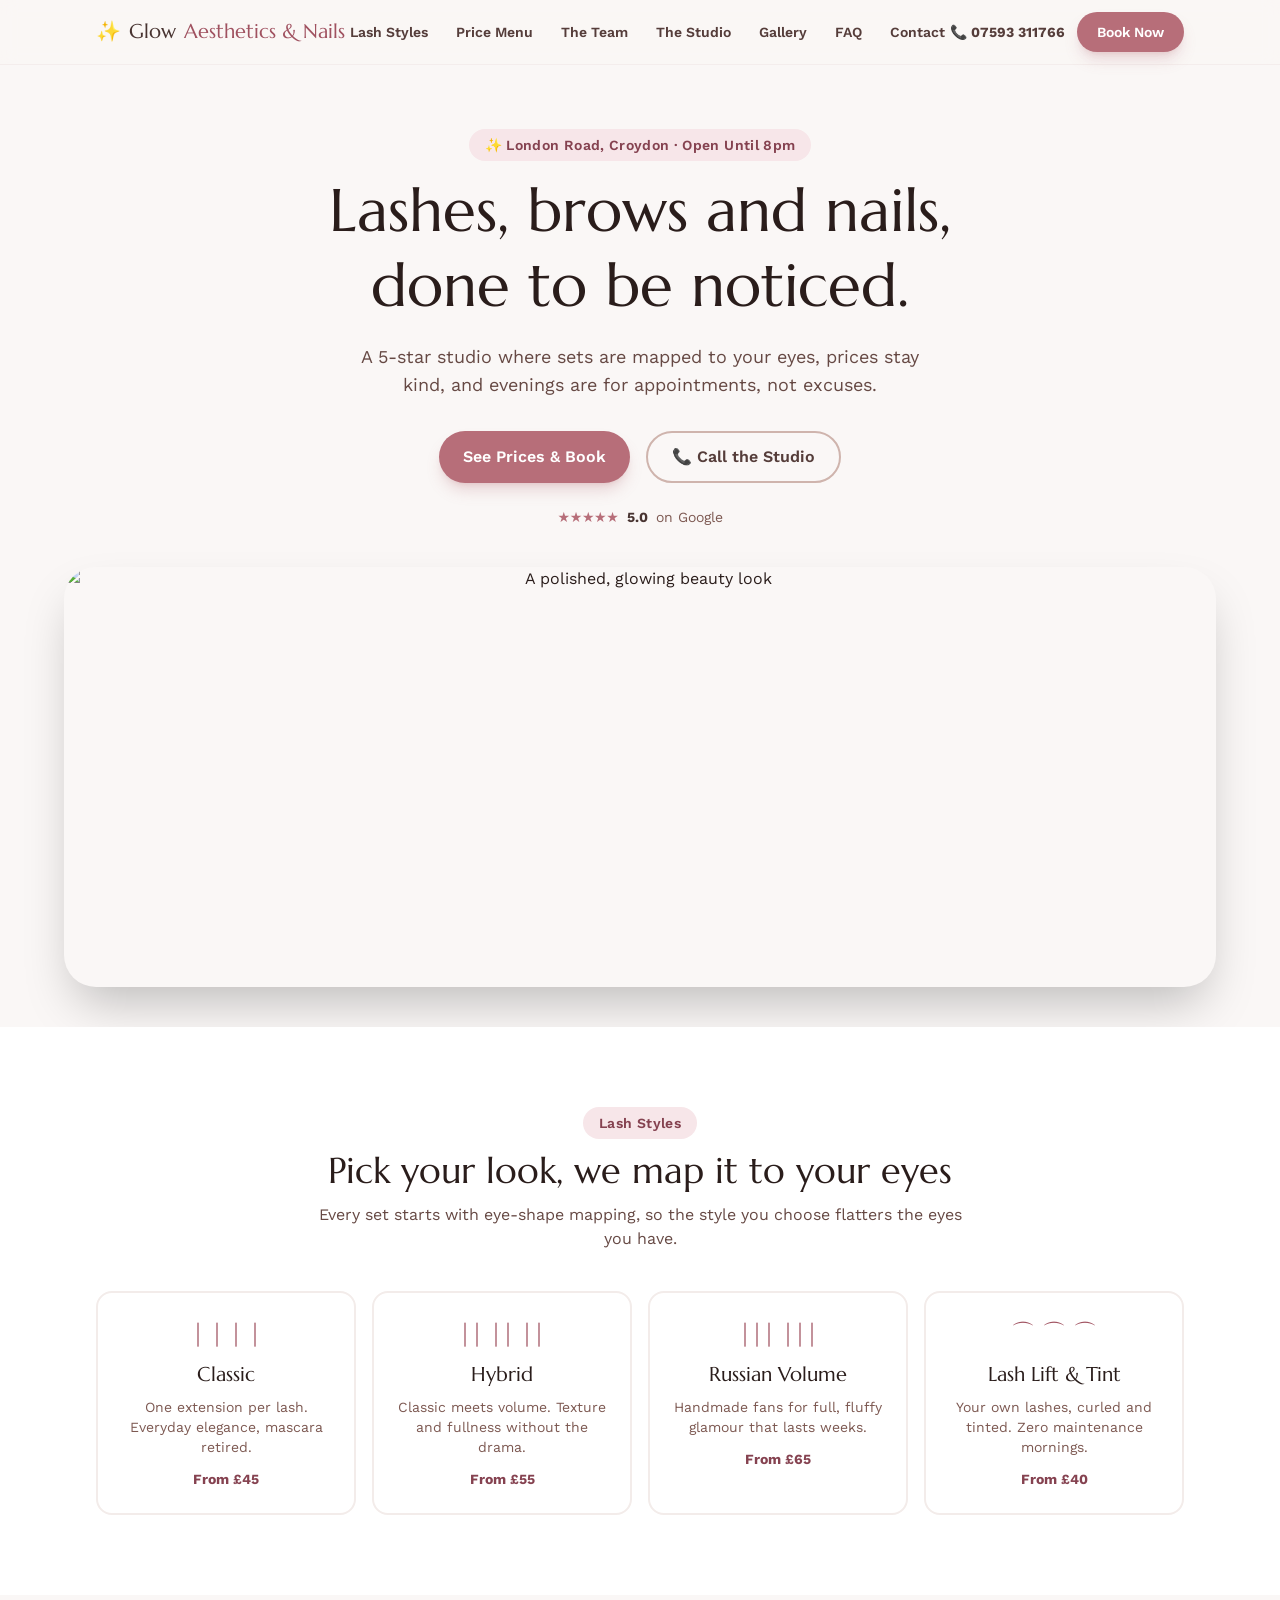
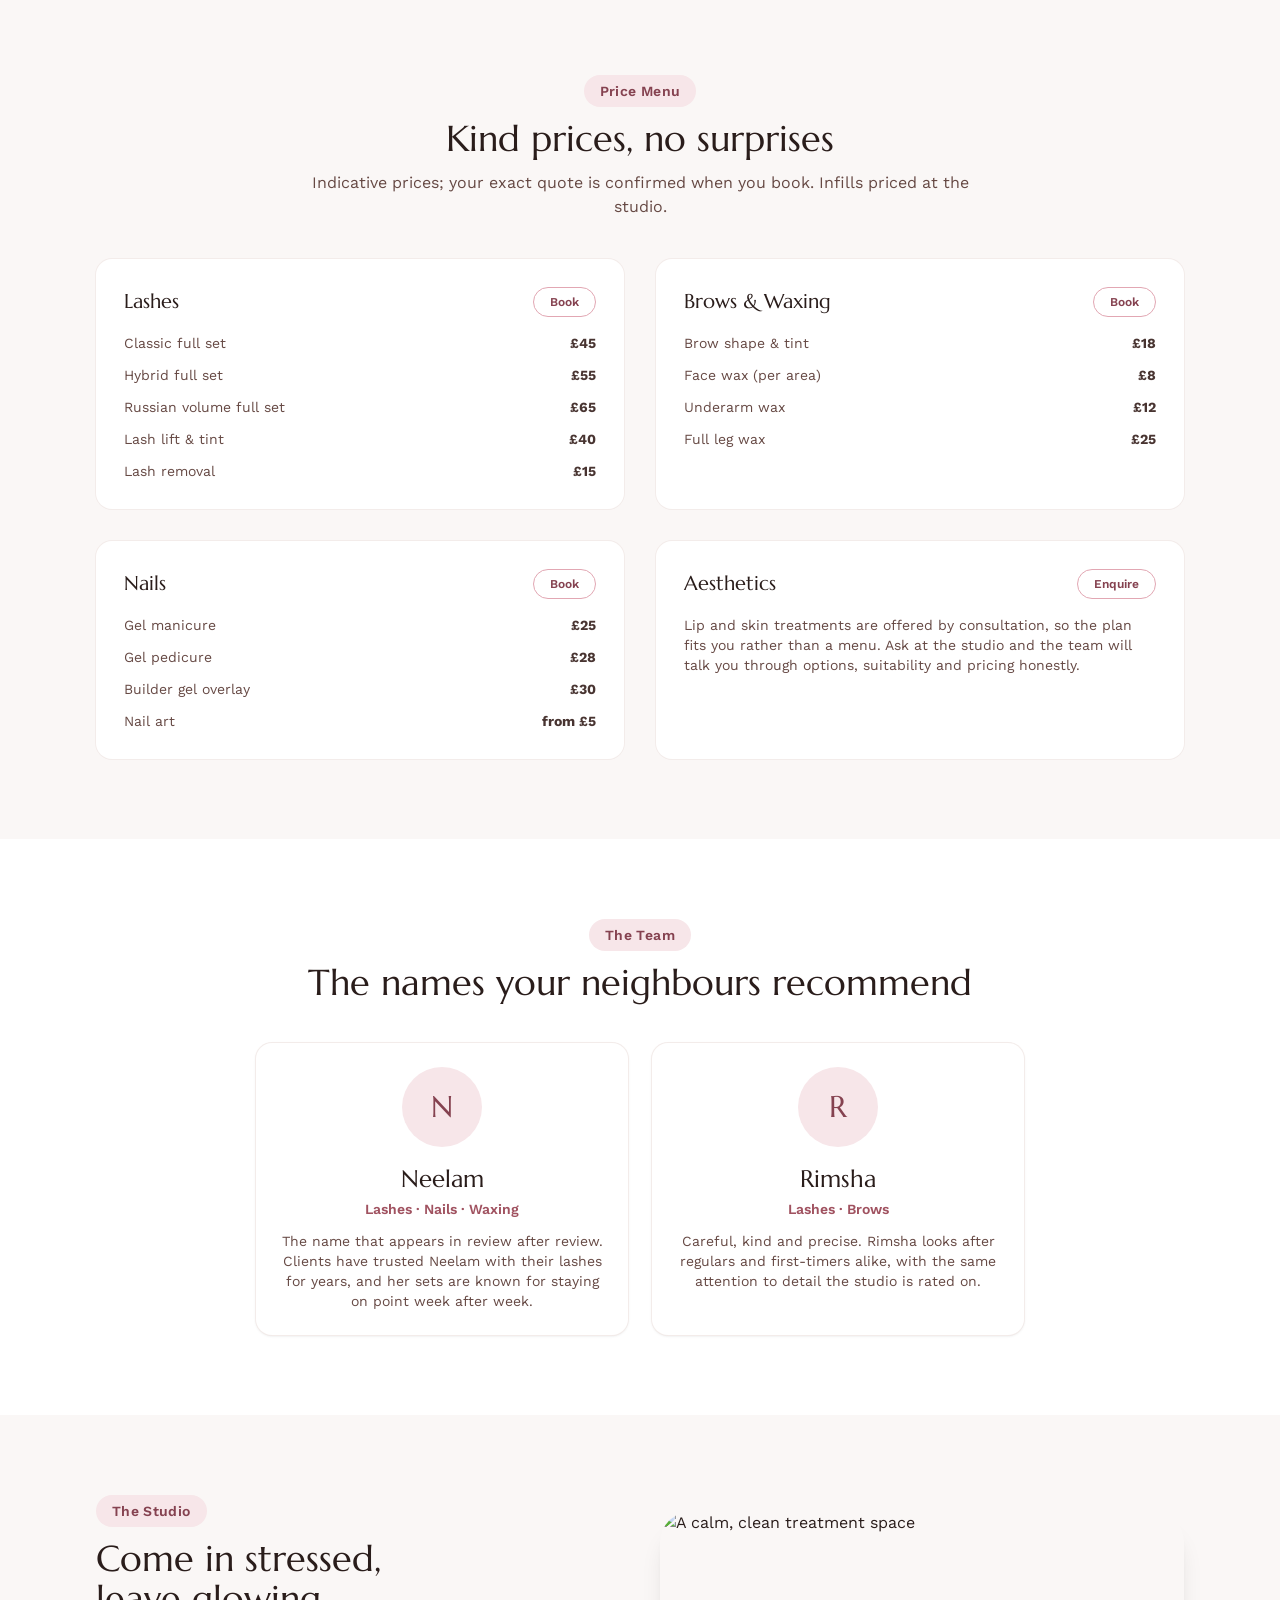
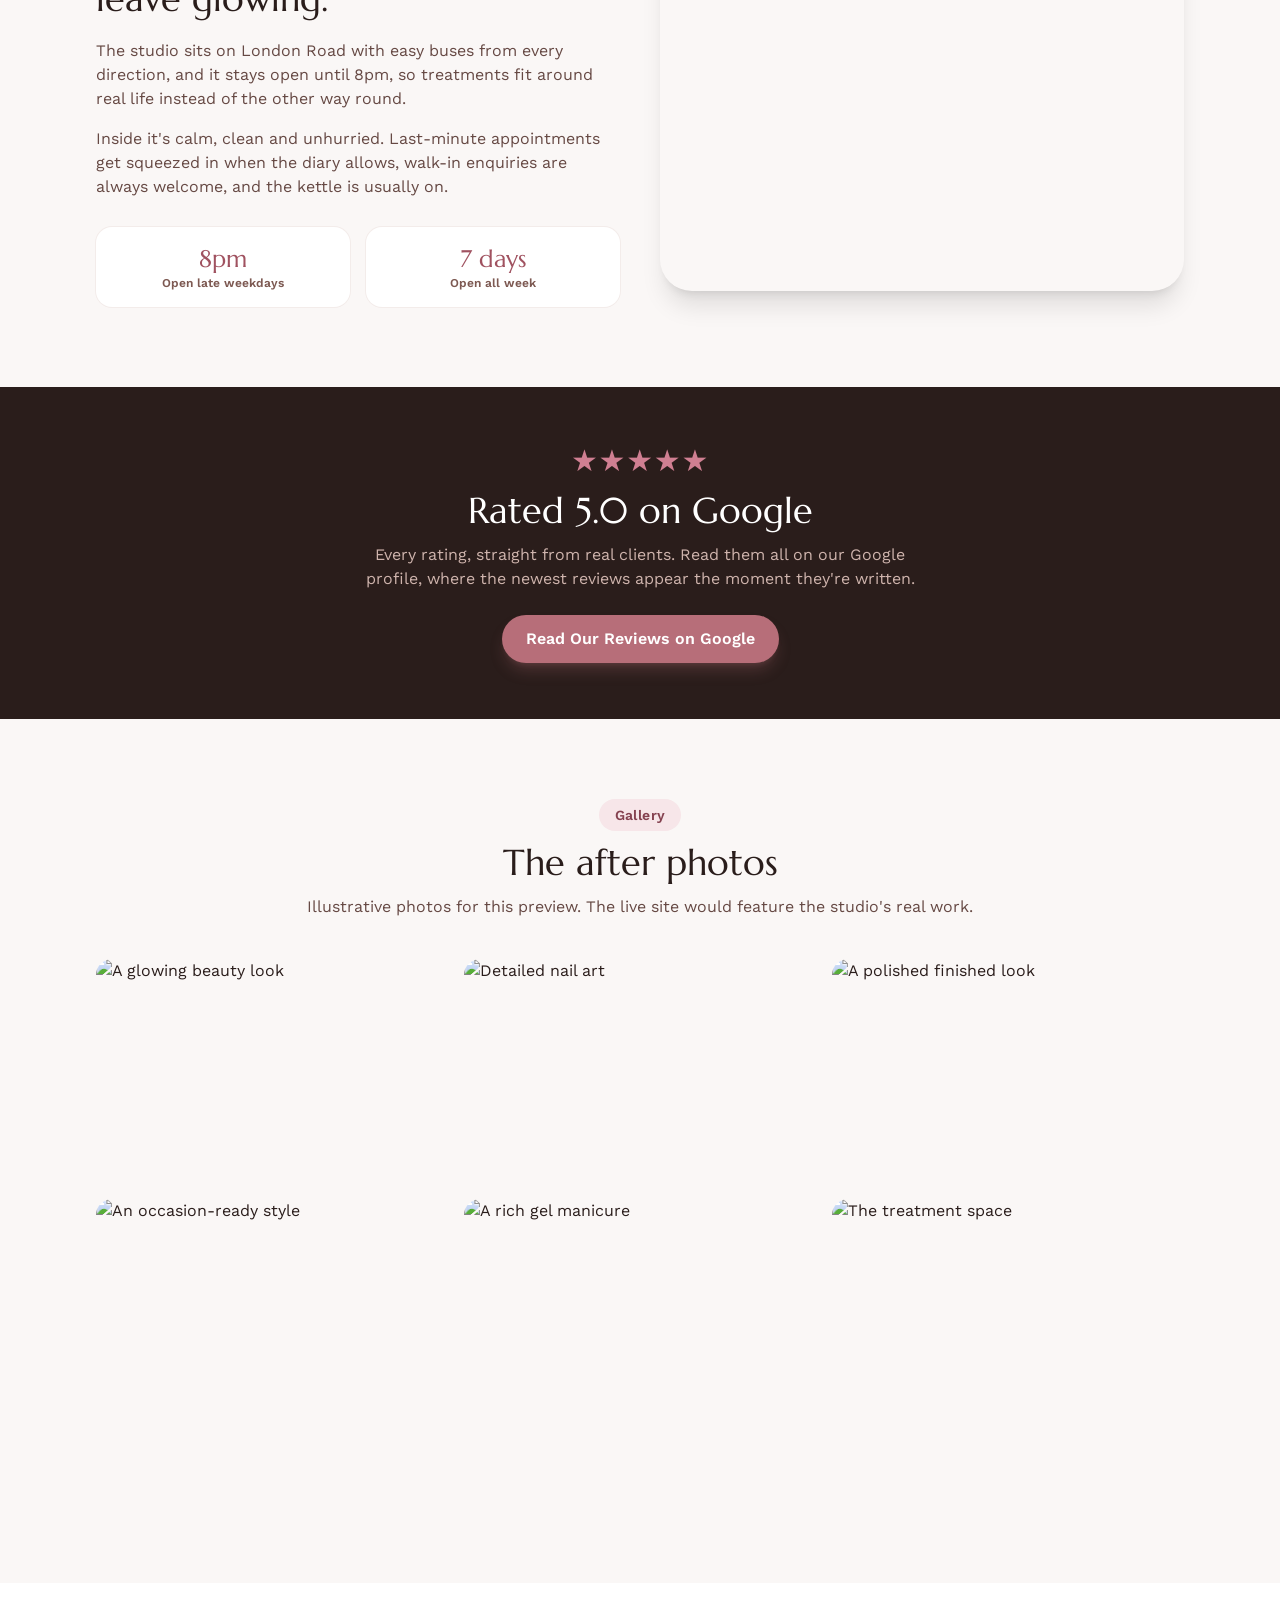
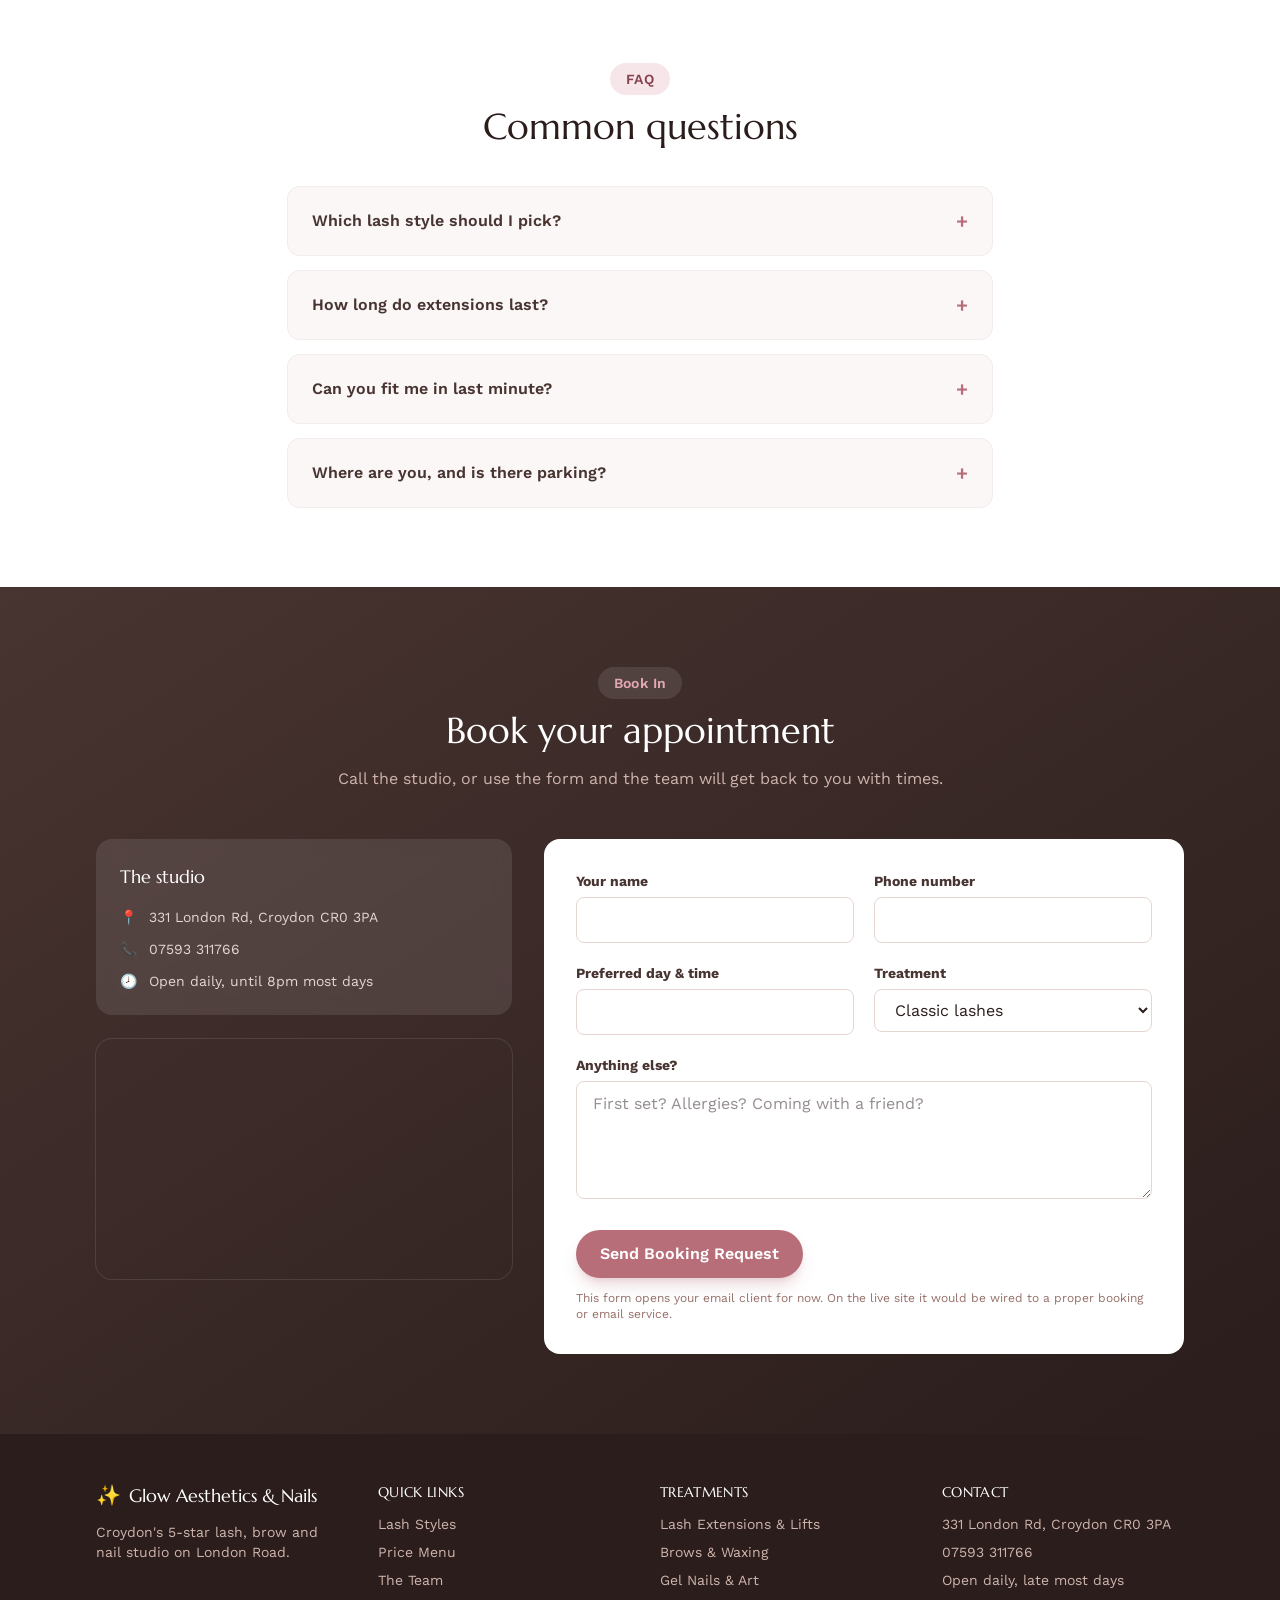
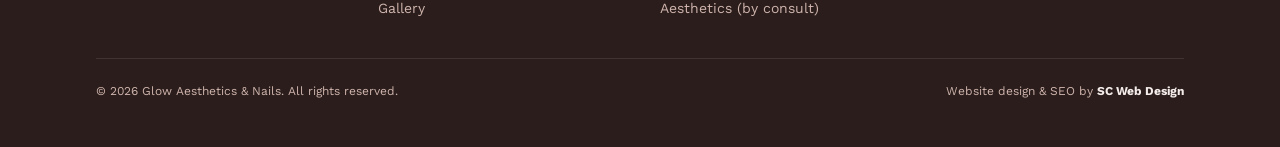
==== commit f0bfe4d4: "Light pass: remove review counts from visible copy per standing rule" ====
--- a/index.html
+++ b/index.html
@@ -121,7 +121,7 @@
       <div class="mt-6 flex items-center justify-center gap-2 text-sm">
         <span aria-hidden="true" class="tracking-tight text-accent-500">★★★★★</span>
         <span class="font-bold text-brand-900">5.0</span>
-        <span class="text-brand-600">· 53 Google reviews</span>
+        <span class="text-brand-600">on Google</span>
       </div>
     </div>
     <div class="mx-auto mt-10 max-w-6xl overflow-hidden rounded-[2rem] shadow-2xl">
@@ -280,7 +280,7 @@
   <section class="bg-brand-950 py-14">
     <div class="mx-auto max-w-4xl px-4 text-center sm:px-6">
       <p aria-hidden="true" class="text-3xl tracking-wide text-accent-400">★★★★★</p>
-      <p class="mt-3 font-display text-3xl text-white sm:text-4xl">5.0 on Google, from 53 reviews</p>
+      <p class="mt-3 font-display text-3xl text-white sm:text-4xl">Rated 5.0 on Google</p>
       <p class="mx-auto mt-3 max-w-xl text-brand-300">Every rating, straight from real clients. Read them all on our Google profile, where the newest reviews appear the moment they're written.</p>
       <a href="https://www.google.com/maps/search/Glow+Aesthetics+%26+Nails+331+London+Rd+Croydon" target="_blank" rel="noopener" class="btn-primary mt-6">Read Our Reviews on Google</a>
     </div>
